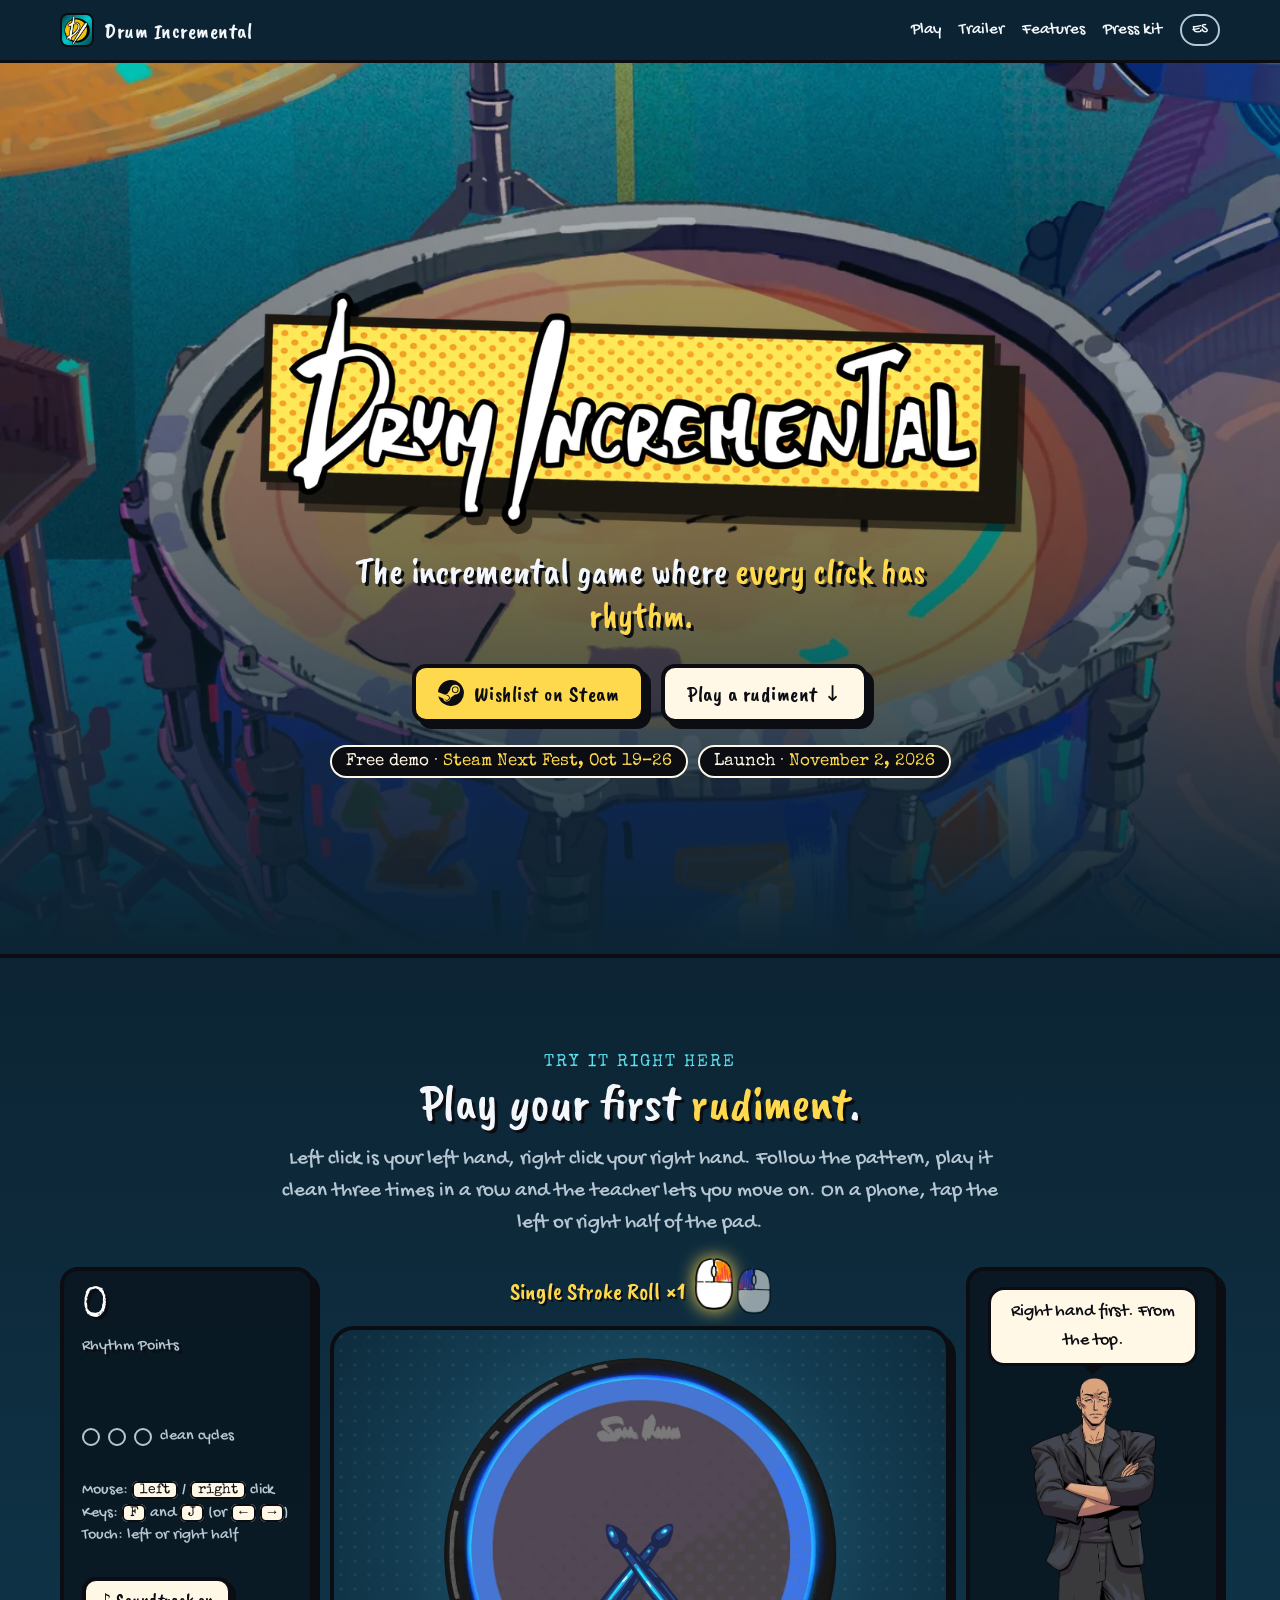
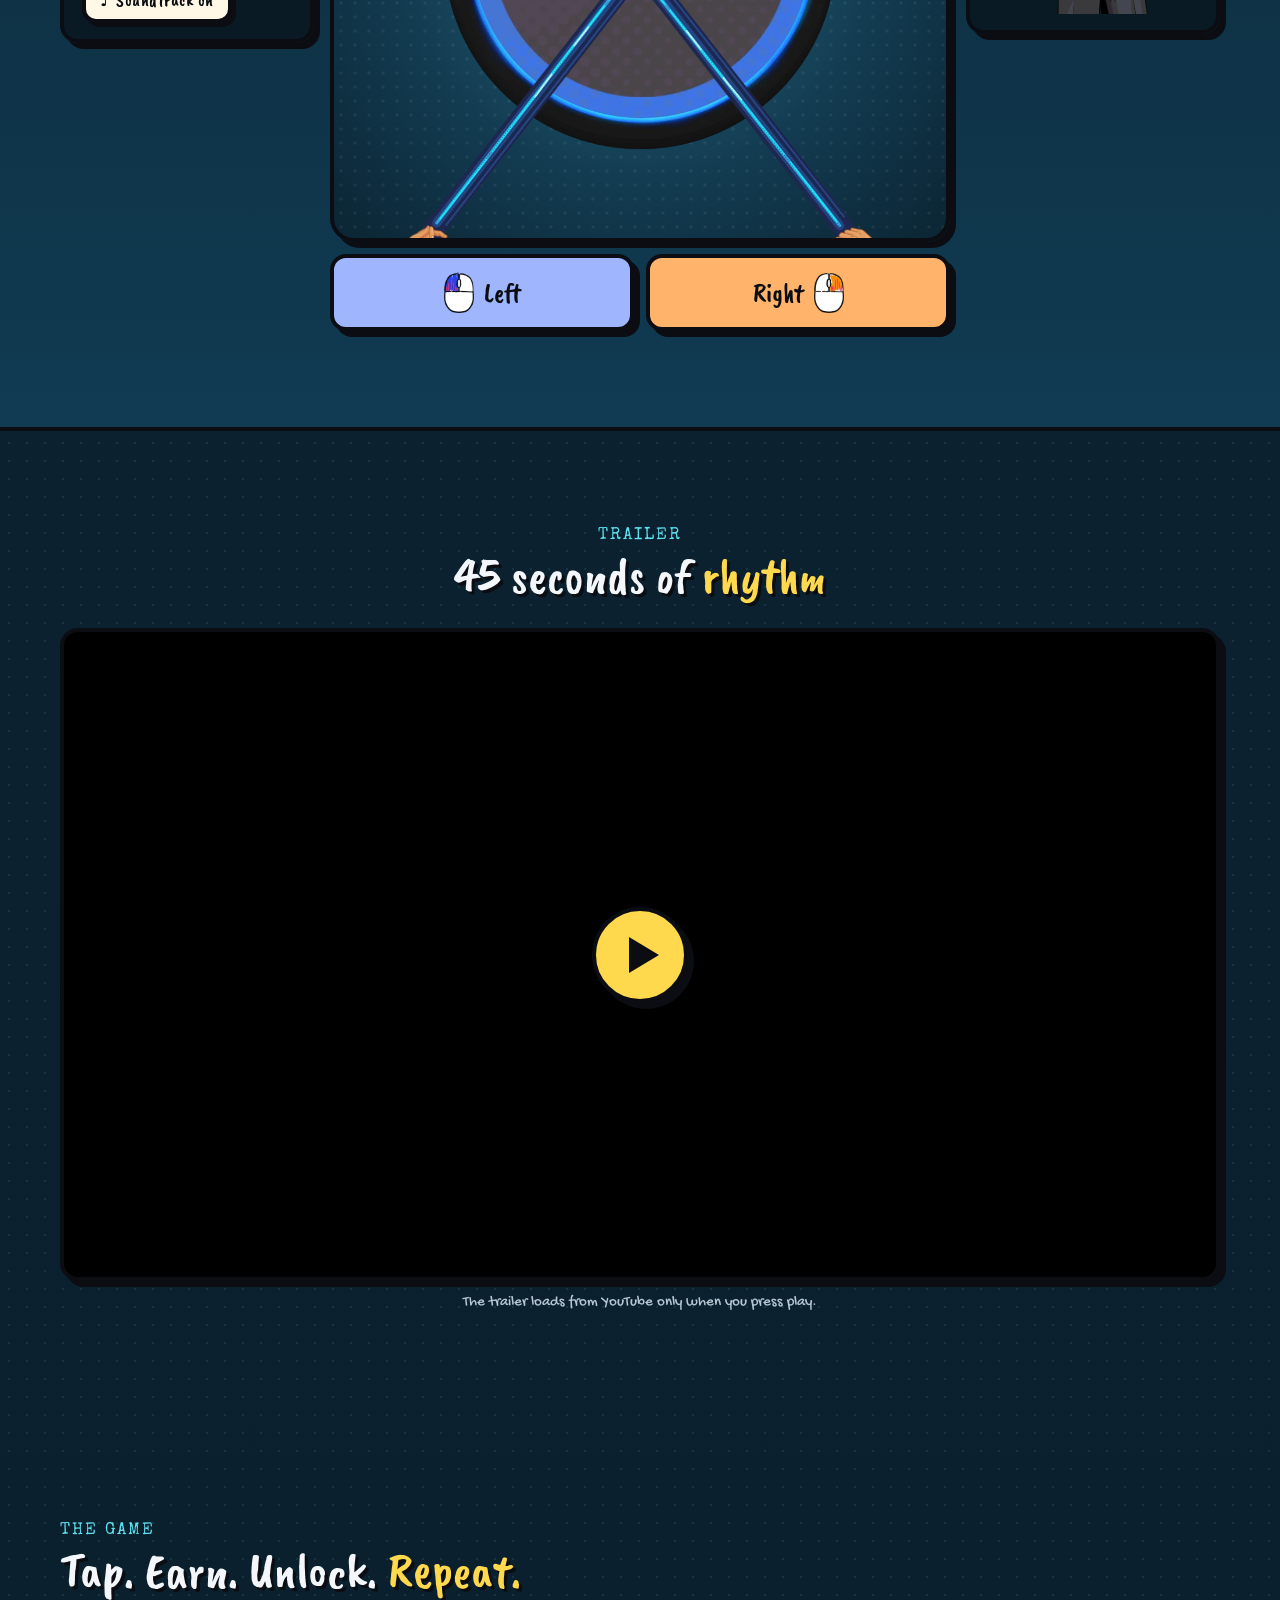
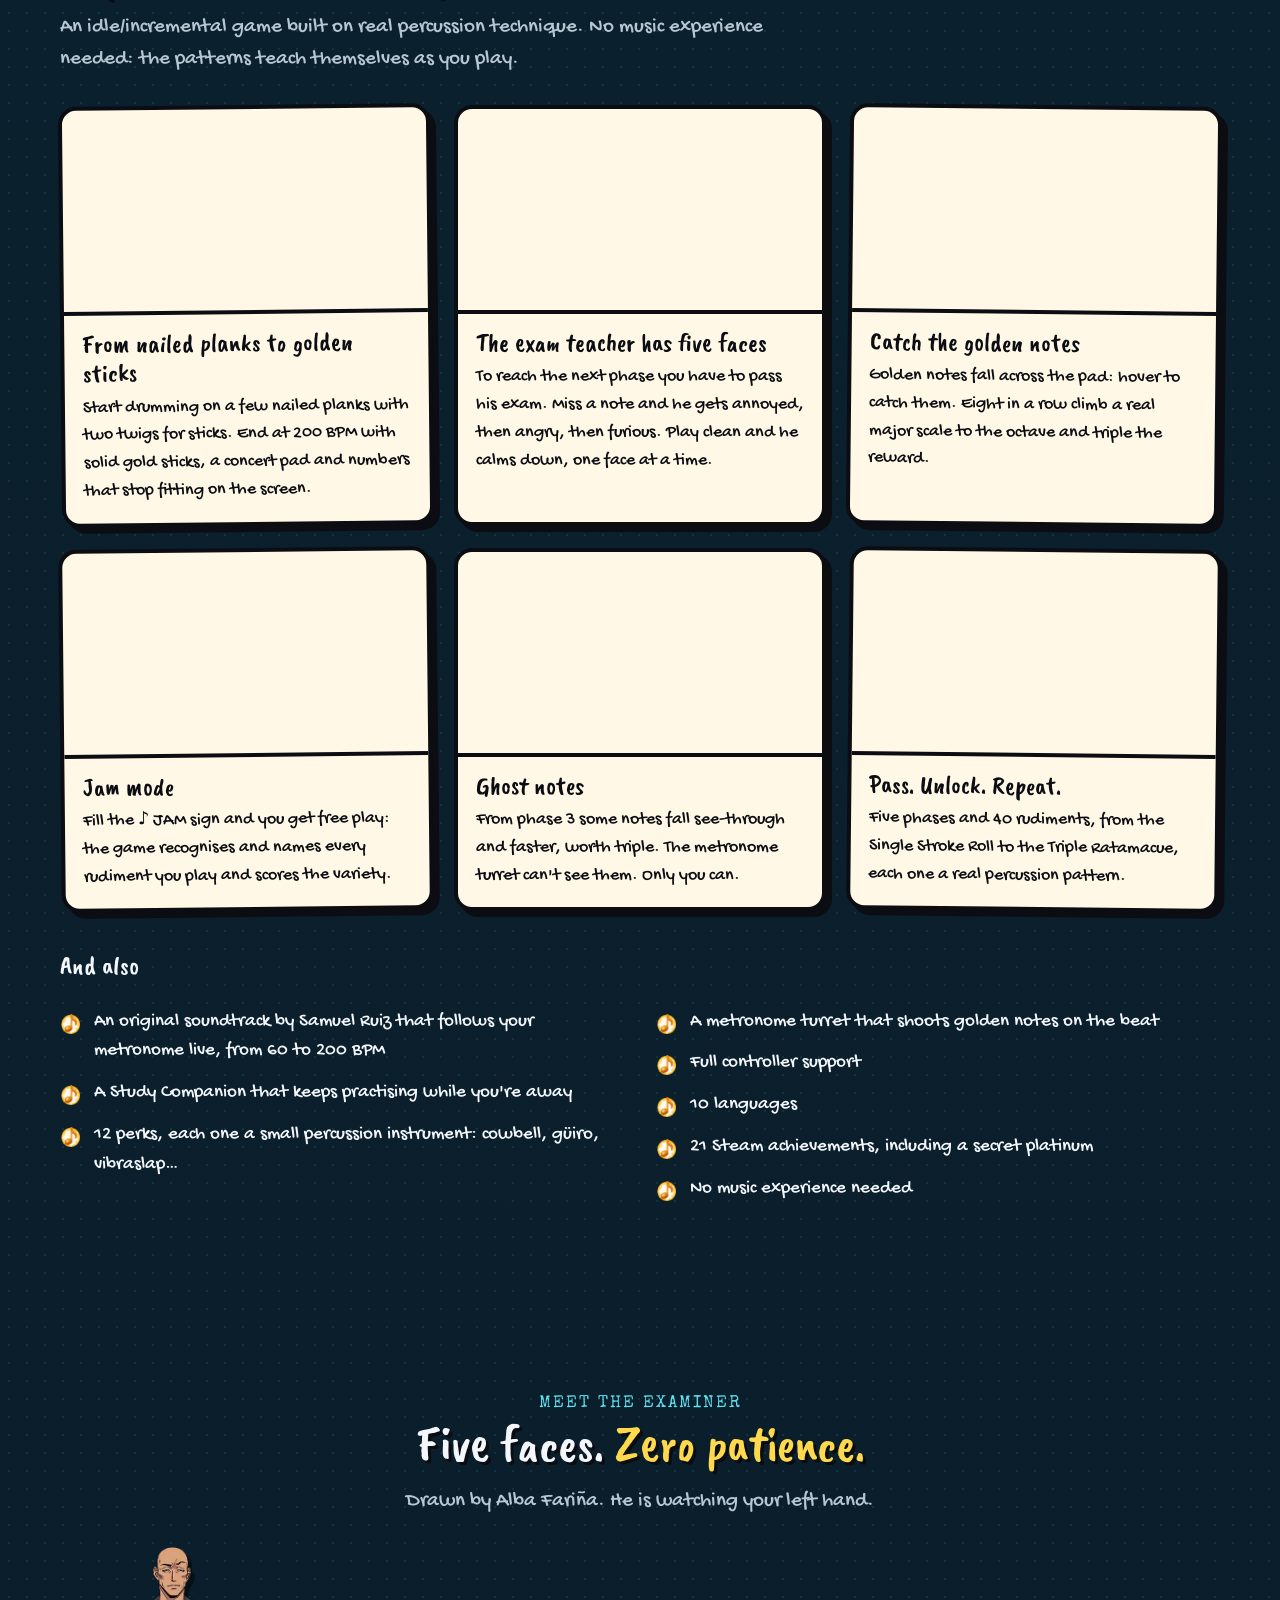
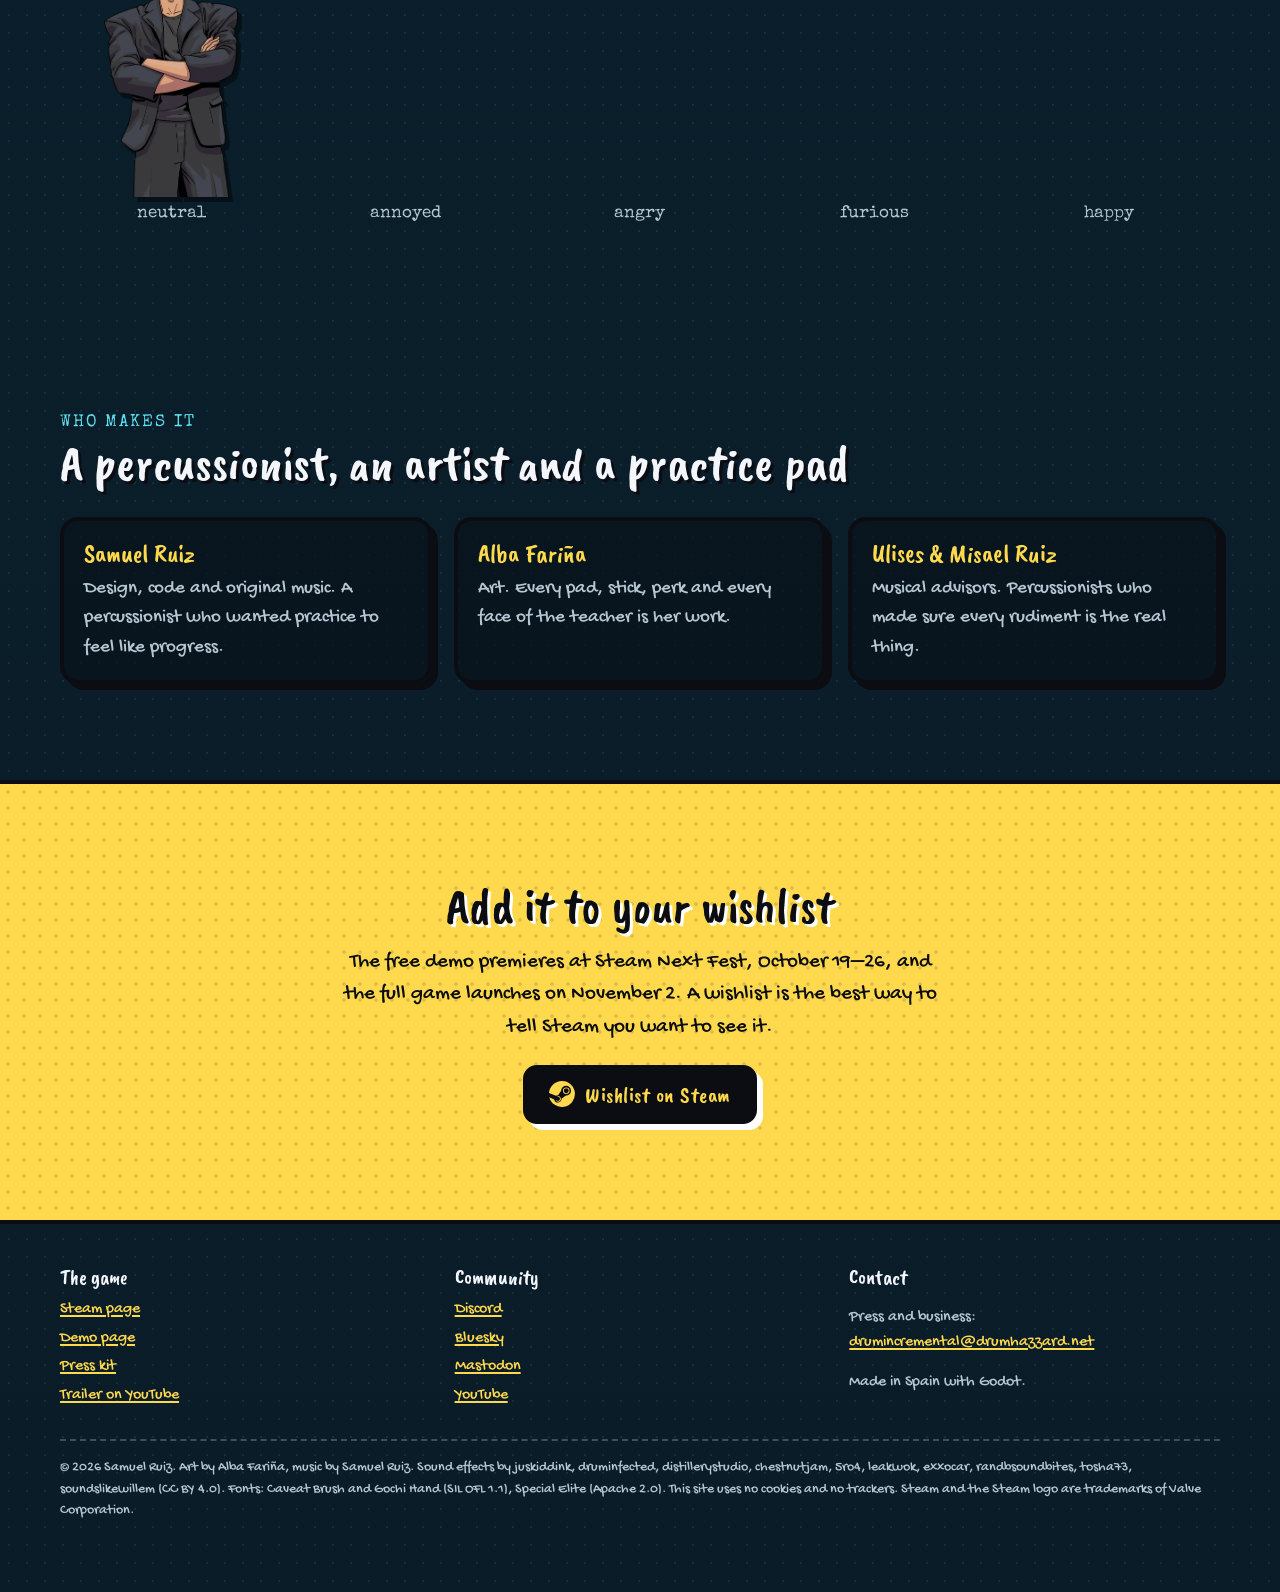
==== index.html @ 6e7a6424 "Web oficial de Drum Incremental Co-Authored-By: Claude Opus 5.5 (1M context) <noreply@anthropic.com>" ====
<!doctype html>
<html lang="en">
<head>
<meta charset="utf-8">
<meta name="viewport" content="width=device-width, initial-scale=1">
<meta http-equiv="Content-Security-Policy" content="default-src 'self'; script-src 'self'; style-src 'self'; img-src 'self' data:; font-src 'self'; media-src 'self'; connect-src 'self'; frame-src https://www.youtube-nocookie.com; object-src 'none'; base-uri 'self'; form-action 'none'; upgrade-insecure-requests">
<meta name="referrer" content="strict-origin-when-cross-origin">
<title>Drum Incremental — the incremental game where every click has rhythm</title>
<meta name="description" content="A satisfying incremental game where every click has rhythm. Tap real percussion rudiments, earn Rhythm Points, unlock 40 patterns across 5 phases. Demo at Steam Next Fest Oct 19–26, launching November 2.">
<link rel="canonical" href="https://drumincremental.drumhazzard.net/">
<link rel="alternate" hreflang="en" href="https://drumincremental.drumhazzard.net/">
<link rel="alternate" hreflang="es" href="https://drumincremental.drumhazzard.net/es/">
<link rel="alternate" hreflang="x-default" href="https://drumincremental.drumhazzard.net/">
<meta name="theme-color" content="#0c2433">
<meta property="og:type" content="website">
<meta property="og:site_name" content="Drum Incremental">
<meta property="og:title" content="Drum Incremental — the incremental game where every click has rhythm">
<meta property="og:description" content="A satisfying incremental game where every click has rhythm. Tap real percussion rudiments, earn Rhythm Points, unlock 40 patterns across 5 phases. Demo at Steam Next Fest Oct 19–26, launching November 2.">
<meta property="og:url" content="https://drumincremental.drumhazzard.net/">
<meta property="og:image" content="https://drumincremental.drumhazzard.net/assets/img/og.jpg">
<meta property="og:image:width" content="1200">
<meta property="og:image:height" content="630">
<meta property="og:locale" content="en_US">
<meta name="twitter:card" content="summary_large_image">
<link rel="icon" href="favicon-32.png" sizes="32x32" type="image/png">
<link rel="apple-touch-icon" href="apple-touch-icon.png">
<link rel="manifest" href="site.webmanifest">
<link rel="preload" href="assets/fonts/CaveatBrush-Regular.woff2" as="font" type="font/woff2" crossorigin>
<link rel="preload" href="assets/fonts/GochiHand-Regular.woff2" as="font" type="font/woff2" crossorigin>
<link rel="stylesheet" href="assets/css/site.css">
<script type="application/ld+json">{"@context": "https://schema.org", "@type": "VideoGame", "name": "Drum Incremental", "url": "https://drumincremental.drumhazzard.net/", "description": "A satisfying incremental game where every click has rhythm. Tap real percussion rudiments, earn Rhythm Points, unlock 40 patterns across 5 phases. Demo at Steam Next Fest Oct 19–26, launching November 2.", "genre": ["Incremental", "Idle", "Rhythm"], "gamePlatform": "PC", "operatingSystem": "Windows", "applicationCategory": "Game", "datePublished": "2026-11-02", "author": {"@type": "Person", "name": "Samuel Ruiz"}, "image": "https://drumincremental.drumhazzard.net/assets/img/og.jpg", "sameAs": ["https://store.steampowered.com/app/4656440/", "https://discord.gg/WV4D6YvD7t", "https://bsky.app/profile/drumincremental.bsky.social", "https://www.youtube.com/@drumincremental"], "trailer": {"@type": "VideoObject", "name": "Drum Incremental — Official Trailer", "embedUrl": "https://www.youtube.com/embed/2rRLdg3Yjb4", "thumbnailUrl": "https://drumincremental.drumhazzard.net/assets/img/og.jpg", "uploadDate": "2026-09-21"}}</script>
</head>
<body>
<a class="skip" href="#main">Skip to content</a>
<header class="topbar"><div class="wrap">
  <a class="brand" href="./"><img src="assets/img/icon-192.png" alt="" width="34" height="34"><span>Drum Incremental</span></a>
  <nav aria-label="Main">
    <a class="hide-sm" href="./#play">Play</a>
    <a class="hide-sm" href="./#trailer">Trailer</a>
    <a class="hide-sm" href="./#features">Features</a>
    <a href="presskit/">Press kit</a>
    <a class="lang" href="es/" hreflang="es" aria-label="Leer en español">ES</a>
  </nav>
</div></header>

<main id="main">
<section class="hero"><div class="wrap">
  <h1><img class="logo" src="assets/img/logo.webp" alt="Drum Incremental" width="1000" height="307" fetchpriority="high"></h1>
  <p class="tagline">The incremental game where <em>every click has rhythm.</em></p>
  <div class="cta"><a class="btn" href="https://store.steampowered.com/app/4656440/?utm_source=website&utm_medium=web&utm_campaign=site" rel="noopener" target="_blank"><svg viewBox="0 0 24 24" aria-hidden="true"><path fill="currentColor" d="M11.98 0C5.67 0 .5 4.87 0 11.07l6.44 2.66a3.4 3.4 0 0 1 1.92-.59l2.87-4.15v-.06a4.54 4.54 0 1 1 4.54 4.54h-.1l-4.09 2.92a3.41 3.41 0 0 1-6.77.6L.3 14.93A12 12 0 1 0 11.98 0zM7.54 18.21l-1.47-.61a2.55 2.55 0 1 0 1.4-3.5l1.52.63a1.88 1.88 0 1 1-1.45 3.47zm11.4-9.28a3.03 3.03 0 1 0-3.03 3.02 3.03 3.03 0 0 0 3.03-3.02zm-5.3 0a2.28 2.28 0 1 1 2.28 2.28 2.28 2.28 0 0 1-2.28-2.28z"/></svg>Wishlist on Steam</a><a class="btn ghost" href="#play">Play a rudiment ↓</a></div>
  <div class="dates"><span class="chip">Free demo · <b>Steam Next Fest, Oct 19–26</b></span><span class="chip">Launch · <b>November 2, 2026</b></span></div>
</div></section>

<section class="play" id="play"><div class="wrap">
  <div class="center"><p class="kicker">Try it right here</p><h2>Play your first <span class="hl">rudiment</span>.</h2><p class="lead">Left click is your left hand, right click your right hand. Follow the pattern, play it clean three times in a row and the teacher lets you move on. On a phone, tap the left or right half of the pad.</p></div>
  <div class="toy" id="toy" data-base="" data-strings="{&quot;r1&quot;: &quot;Single Stroke Roll&quot;, &quot;r2&quot;: &quot;Double Stroke Roll&quot;, &quot;r3&quot;: &quot;Single Paradiddle&quot;, &quot;left&quot;: &quot;left hand&quot;, &quot;right&quot;: &quot;right hand&quot;, &quot;combo&quot;: &quot;COMBO&quot;, &quot;mastered&quot;: &quot;Rudiment mastered!&quot;, &quot;finale&quot;: &quot;You passed. That&#x27;s the demo of the demo.&quot;, &quot;musicOn&quot;: &quot;♪ Soundtrack on&quot;, &quot;musicOff&quot;: &quot;♪ Soundtrack off&quot;, &quot;faces&quot;: {&quot;neutral&quot;: &quot;neutral&quot;, &quot;annoyed&quot;: &quot;annoyed&quot;, &quot;angry&quot;: &quot;angry&quot;, &quot;furious&quot;: &quot;furious&quot;, &quot;happy&quot;: &quot;happy&quot;}, &quot;say&quot;: {&quot;start&quot;: &quot;Right hand first. From the top.&quot;, &quot;wantL&quot;: &quot;Left hand!&quot;, &quot;wantR&quot;: &quot;Right hand!&quot;, &quot;calm&quot;: [&quot;Better.&quot;, &quot;That&#x27;s it. Keep going.&quot;, &quot;Now we&#x27;re talking.&quot;], &quot;next&quot;: &quot;Good. Now: {name}.&quot;, &quot;finale&quot;: &quot;…Fine. You pass. For now.&quot;}}">
    <div class="panel hud">
      <div class="pr"><span class="num">0</span><small>Rhythm Points</small></div>
      <div class="combo" aria-live="polite"></div>
      <div class="cycles"><i></i><i></i><i></i><span>clean cycles</span></div>
      <p class="keys">Mouse: <kbd>left</kbd> / <kbd>right</kbd> click<br>Keys: <kbd>F</kbd> and <kbd>J</kbd> (or <kbd>←</kbd> <kbd>→</kbd>)<br>Touch: left or right half</p>
      <button class="btn small ghost music-btn" type="button" aria-pressed="false">♪ Soundtrack on</button>
    </div>
    <div class="stage-col">
      <div class="strip"><span class="rname"></span><span class="steps" aria-hidden="true"></span></div>
      <div class="stage" role="application" aria-label="Practice pad: left click plays the left hand, right click the right hand">
        <img class="pad" src="assets/img/pad.webp" alt="" width="720" height="720" draggable="false">
        <div class="arm left" aria-hidden="true"><img class="stick" src="assets/img/stick.webp" alt="" width="34" height="640" draggable="false"><img class="hand" src="assets/img/hand-left.webp" alt="" width="200" height="248" draggable="false"></div>
        <div class="arm right" aria-hidden="true"><img class="stick" src="assets/img/stick.webp" alt="" width="34" height="640" draggable="false"><img class="hand" src="assets/img/hand-right.webp" alt="" width="200" height="230" draggable="false"></div>
        <div class="fx" aria-hidden="true"></div>
      </div>
      <div class="tapbar">
        <button class="tap l" type="button" data-hand="L"><img src="assets/img/click-left.webp" alt="" width="30" height="41">Left</button>
        <button class="tap r" type="button" data-hand="R">Right<img src="assets/img/click-right.webp" alt="" width="30" height="41"></button>
      </div>
      <p class="sr-only sr-live" aria-live="assertive"></p>
      <div class="done-card panel">
        <h3>That&#x27;s 3 of 40 rudiments.</h3><p>The full game has 40 real percussion rudiments, 5 phases with an exam at every gate, golden notes, a jam mode and an original soundtrack that follows your tempo.</p>
        <div class="cta"><a class="btn" href="https://store.steampowered.com/app/4656440/?utm_source=website&utm_medium=web&utm_campaign=site" rel="noopener" target="_blank"><svg viewBox="0 0 24 24" aria-hidden="true"><path fill="currentColor" d="M11.98 0C5.67 0 .5 4.87 0 11.07l6.44 2.66a3.4 3.4 0 0 1 1.92-.59l2.87-4.15v-.06a4.54 4.54 0 1 1 4.54 4.54h-.1l-4.09 2.92a3.41 3.41 0 0 1-6.77.6L.3 14.93A12 12 0 1 0 11.98 0zM7.54 18.21l-1.47-.61a2.55 2.55 0 1 0 1.4-3.5l1.52.63a1.88 1.88 0 1 1-1.45 3.47zm11.4-9.28a3.03 3.03 0 1 0-3.03 3.02 3.03 3.03 0 0 0 3.03-3.02zm-5.3 0a2.28 2.28 0 1 1 2.28 2.28 2.28 2.28 0 0 1-2.28-2.28z"/></svg>Wishlist on Steam</a><button class="btn ghost again" type="button">Play again</button></div>
      </div>
    </div>
    <div class="panel teacher">
      <p class="bubble" aria-live="polite"></p>
      <figure><img src="assets/img/teacher-neutral.webp" alt="" width="299" height="560"></figure>
      <p class="face"></p>
    </div>
  </div>
</div></section>

<section id="trailer"><div class="wrap">
  <div class="center"><p class="kicker">Trailer</p><h2>45 seconds of <span class="hl">rhythm</span></h2></div>
  <div class="video"><button type="button" data-yt="2rRLdg3Yjb4" aria-label="Play the Drum Incremental trailer"><img src="assets/img/trailer-poster.webp" alt="" width="1600" height="900" loading="lazy" decoding="async"><span class="playicon"></span></button></div>
  <p class="video-note center">The trailer loads from YouTube only when you press play.</p>
</div></section>

<section id="features"><div class="wrap">
  <p class="kicker">The game</p><h2>Tap. Earn. Unlock. <span class="hl">Repeat.</span></h2><p class="lead">An idle/incremental game built on real percussion technique. No music experience needed: the patterns teach themselves as you play.</p>
  <div class="features">
  <article class="feature">
    <img src="assets/img/shots/endgame-800.webp" srcset="assets/img/shots/endgame-800.webp 800w, assets/img/shots/endgame-1600.webp 1600w" sizes="(max-width: 700px) 92vw, 380px" alt="From nailed planks to golden sticks" width="800" height="450" loading="lazy" decoding="async">
    <div class="body"><h3>From nailed planks to golden sticks</h3><p>Start drumming on a few nailed planks with two twigs for sticks. End at 200 BPM with solid gold sticks, a concert pad and numbers that stop fitting on the screen.</p></div>
  </article>
  <article class="feature">
    <img src="assets/img/shots/exam-furious-800.webp" srcset="assets/img/shots/exam-furious-800.webp 800w, assets/img/shots/exam-furious-1600.webp 1600w" sizes="(max-width: 700px) 92vw, 380px" alt="The exam teacher has five faces" width="800" height="450" loading="lazy" decoding="async">
    <div class="body"><h3>The exam teacher has five faces</h3><p>To reach the next phase you have to pass his exam. Miss a note and he gets annoyed, then angry, then furious. Play clean and he calms down, one face at a time.</p></div>
  </article>
  <article class="feature">
    <img src="assets/img/shots/golden-octave-800.webp" srcset="assets/img/shots/golden-octave-800.webp 800w, assets/img/shots/golden-octave-1600.webp 1600w" sizes="(max-width: 700px) 92vw, 380px" alt="Catch the golden notes" width="800" height="450" loading="lazy" decoding="async">
    <div class="body"><h3>Catch the golden notes</h3><p>Golden notes fall across the pad: hover to catch them. Eight in a row climb a real major scale to the octave and triple the reward.</p></div>
  </article>
  <article class="feature">
    <img src="assets/img/shots/jam-800.webp" srcset="assets/img/shots/jam-800.webp 800w, assets/img/shots/jam-1600.webp 1600w" sizes="(max-width: 700px) 92vw, 380px" alt="Jam mode" width="800" height="450" loading="lazy" decoding="async">
    <div class="body"><h3>Jam mode</h3><p>Fill the ♪ JAM sign and you get free play: the game recognises and names every rudiment you play and scores the variety.</p></div>
  </article>
  <article class="feature">
    <img src="assets/img/shots/ghost-note-800.webp" srcset="assets/img/shots/ghost-note-800.webp 800w, assets/img/shots/ghost-note-1600.webp 1600w" sizes="(max-width: 700px) 92vw, 380px" alt="Ghost notes" width="800" height="450" loading="lazy" decoding="async">
    <div class="body"><h3>Ghost notes</h3><p>From phase 3 some notes fall see-through and faster, worth triple. The metronome turret can&#x27;t see them. Only you can.</p></div>
  </article>
  <article class="feature">
    <img src="assets/img/shots/exam-passed-800.webp" srcset="assets/img/shots/exam-passed-800.webp 800w, assets/img/shots/exam-passed-1600.webp 1600w" sizes="(max-width: 700px) 92vw, 380px" alt="Pass. Unlock. Repeat." width="800" height="450" loading="lazy" decoding="async">
    <div class="body"><h3>Pass. Unlock. Repeat.</h3><p>Five phases and 40 rudiments, from the Single Stroke Roll to the Triple Ratamacue, each one a real percussion pattern.</p></div>
  </article>
  </div>
  <h3 class="mt40">And also</h3>
  <ul class="bullets">
  <li>An original soundtrack by Samuel Ruiz that follows your metronome live, from 60 to 200 BPM</li>
  <li>A Study Companion that keeps practising while you&#x27;re away</li>
  <li>12 perks, each one a small percussion instrument: cowbell, güiro, vibraslap…</li>
  <li>A metronome turret that shoots golden notes on the beat</li>
  <li>Full controller support</li>
  <li>10 languages</li>
  <li>21 Steam achievements, including a secret platinum</li>
  <li>No music experience needed</li>
  </ul>
</div></section>

<section><div class="wrap center">
  <p class="kicker">Meet the examiner</p><h2>Five faces. <span class="hl">Zero patience.</span></h2><p class="lead">Drawn by Alba Fariña. He is watching your left hand.</p>
  <div class="faces">
  <figure><img src="assets/img/teacher-neutral.webp" alt="neutral" width="299" height="560" loading="lazy" decoding="async"><figcaption>neutral</figcaption></figure>
  <figure><img src="assets/img/teacher-annoyed.webp" alt="annoyed" width="299" height="560" loading="lazy" decoding="async"><figcaption>annoyed</figcaption></figure>
  <figure><img src="assets/img/teacher-angry.webp" alt="angry" width="299" height="560" loading="lazy" decoding="async"><figcaption>angry</figcaption></figure>
  <figure><img src="assets/img/teacher-furious.webp" alt="furious" width="299" height="560" loading="lazy" decoding="async"><figcaption>furious</figcaption></figure>
  <figure><img src="assets/img/teacher-happy.webp" alt="happy" width="299" height="560" loading="lazy" decoding="async"><figcaption>happy</figcaption></figure>
  </div>
</div></section>

<section><div class="wrap">
  <p class="kicker">Who makes it</p><h2>A percussionist, an artist and a practice pad</h2>
  <div class="team">
  <div class="person"><h3>Samuel Ruiz</h3><p>Design, code and original music. A percussionist who wanted practice to feel like progress.</p></div>
  <div class="person"><h3>Alba Fariña</h3><p>Art. Every pad, stick, perk and every face of the teacher is her work.</p></div>
  <div class="person"><h3>Ulises &amp; Misael Ruiz</h3><p>Musical advisors. Percussionists who made sure every rudiment is the real thing.</p></div>
  </div>
</div></section>

<section class="final"><div class="wrap">
  <h2>Add it to your wishlist</h2><p>The free demo premieres at Steam Next Fest, October 19–26, and the full game launches on November 2. A wishlist is the best way to tell Steam you want to see it.</p><a class="btn" href="https://store.steampowered.com/app/4656440/?utm_source=website&utm_medium=web&utm_campaign=site" rel="noopener" target="_blank"><svg viewBox="0 0 24 24" aria-hidden="true"><path fill="currentColor" d="M11.98 0C5.67 0 .5 4.87 0 11.07l6.44 2.66a3.4 3.4 0 0 1 1.92-.59l2.87-4.15v-.06a4.54 4.54 0 1 1 4.54 4.54h-.1l-4.09 2.92a3.41 3.41 0 0 1-6.77.6L.3 14.93A12 12 0 1 0 11.98 0zM7.54 18.21l-1.47-.61a2.55 2.55 0 1 0 1.4-3.5l1.52.63a1.88 1.88 0 1 1-1.45 3.47zm11.4-9.28a3.03 3.03 0 1 0-3.03 3.02 3.03 3.03 0 0 0 3.03-3.02zm-5.3 0a2.28 2.28 0 1 1 2.28 2.28 2.28 2.28 0 0 1-2.28-2.28z"/></svg>Wishlist on Steam</a>
</div></section>
</main>
<footer><div class="wrap">
  <div class="cols">
    <div><h4>The game</h4><ul>
      <li><a href="https://store.steampowered.com/app/4656440/?utm_source=website&utm_medium=web&utm_campaign=site" rel="noopener" target="_blank">Steam page</a></li>
      <li><a href="https://store.steampowered.com/app/4656470/?utm_source=website&utm_medium=web&utm_campaign=site" rel="noopener" target="_blank">Demo page</a></li>
      <li><a href="presskit/">Press kit</a></li>
      <li><a href="https://www.youtube.com/watch?v=2rRLdg3Yjb4" rel="noopener" target="_blank">Trailer on YouTube</a></li>
    </ul></div>
    <div><h4>Community</h4><ul>
      <li><a href="https://discord.gg/WV4D6YvD7t" rel="noopener" target="_blank">Discord</a></li>
      <li><a href="https://bsky.app/profile/drumincremental.bsky.social" rel="noopener" target="_blank">Bluesky</a></li>
      <li><a href="https://mastodon.gamedev.place/@drumincremental" rel="me noopener" target="_blank">Mastodon</a></li>
      <li><a href="https://www.youtube.com/@drumincremental" rel="noopener" target="_blank">YouTube</a></li>
    </ul></div>
    <div><h4>Contact</h4><p>Press and business:<br><a href="mailto:drumincremental@drumhazzard.net">drumincremental@drumhazzard.net</a></p><p>Made in Spain with Godot.</p></div>
  </div>
  <p class="fine">© 2026 Samuel Ruiz. Art by Alba Fariña, music by Samuel Ruiz. Sound effects by juskiddink, druminfected, distillerystudio, chestnutjam, 5ro4, leakwok, exxocar, randbsoundbites, tosha73, soundslikewillem (CC BY 4.0). Fonts: Caveat Brush and Gochi Hand (SIL OFL 1.1), Special Elite (Apache 2.0). This site uses no cookies and no trackers. Steam and the Steam logo are trademarks of Valve Corporation.</p>
</div></footer>
<script src="assets/js/site.js" defer></script>
<script src="assets/js/pad.js" defer></script>
</body>
</html>
---- assets/css/site.css ----
/* Drum Incremental — web oficial. Identidad: el pop-art de Alba Fariña (estudio azul-turquesa,
   amarillo de marca, contornos negros gruesos, tramas de puntos). Sin dependencias externas. */

@font-face { font-family: "Caveat Brush"; src: url("../fonts/CaveatBrush-Regular.woff2") format("woff2"); font-display: swap; }
@font-face { font-family: "Gochi Hand"; src: url("../fonts/GochiHand-Regular.woff2") format("woff2"); font-display: swap; }
@font-face { font-family: "Special Elite"; src: url("../fonts/SpecialElite-Regular.woff2") format("woff2"); font-display: swap; }

:root {
  --ink: #0b0d12;
  --night: #0c2433;
  --deep: #103b52;
  --teal: #1f8ea3;
  --cyan: #5ee1f0;
  --yellow: #ffd94d;
  --orange: #ff9f2e;
  --red: #ff4d5e;
  --green: #52e08a;
  --paper: #fff8e6;
  --text: #f3f7fb;
  --muted: #b6c7d3;
  --radius: 18px;
  --border: 4px solid var(--ink);
  --shadow: 6px 6px 0 var(--ink);
  --font-hand: "Gochi Hand", "Comic Sans MS", system-ui, sans-serif;
  --font-brush: "Caveat Brush", "Gochi Hand", system-ui, sans-serif;
  --font-type: "Special Elite", "Courier New", monospace;
  --max: 1160px;
}

* { box-sizing: border-box; }
html { scroll-behavior: smooth; -webkit-text-size-adjust: 100%; }
@media (prefers-reduced-motion: reduce) { html { scroll-behavior: auto; } *, *::before, *::after { animation-duration: 0.001ms !important; transition-duration: 0.001ms !important; } }

body {
  margin: 0;
  color: var(--text);
  background: var(--night);
  background-image:
    radial-gradient(rgba(94, 225, 240, 0.10) 1.2px, transparent 1.4px),
    linear-gradient(180deg, var(--night) 0%, #0a1c28 100%);
  background-size: 18px 18px, 100% 100%;
  font: 400 1.18rem/1.55 var(--font-hand);
  overflow-x: hidden;
}

a { color: var(--yellow); text-decoration-thickness: 2px; text-underline-offset: 3px; }
a:hover { color: #fff; }
img { max-width: 100%; height: auto; display: block; }
:focus-visible { outline: 3px solid var(--yellow); outline-offset: 3px; border-radius: 6px; }

.skip { position: absolute; left: -999px; top: 8px; background: var(--yellow); color: var(--ink); padding: 8px 14px; border-radius: 8px; z-index: 100; }
.skip:focus { left: 8px; }

.wrap { width: min(var(--max), 100% - 32px); margin-inline: auto; }

/* ── barra superior ─────────────────────────────────────────────────────────── */
.topbar { position: sticky; top: 0; z-index: 50; background: rgba(12, 36, 51, 0.92); backdrop-filter: blur(8px); border-bottom: 3px solid var(--ink); }
.topbar .wrap { display: flex; align-items: center; gap: 16px; min-height: 60px; }
.topbar .brand { display: flex; align-items: center; gap: 10px; color: var(--text); text-decoration: none; font: 1.35rem var(--font-brush); letter-spacing: 0.5px; }
.topbar .brand img { width: 34px; height: 34px; border-radius: 8px; border: 2px solid var(--ink); }
.topbar nav { margin-left: auto; display: flex; align-items: center; gap: 18px; }
.topbar nav a { color: var(--text); text-decoration: none; font-size: 1.05rem; }
.topbar nav a:hover { color: var(--yellow); }
.topbar .lang { border: 2px solid var(--muted); border-radius: 999px; padding: 2px 10px; font-size: 0.95rem; }
@media (max-width: 760px) { .topbar nav a.hide-sm { display: none; } .topbar .brand span { display: none; } }

/* ── botones ────────────────────────────────────────────────────────────────── */
.btn {
  display: inline-flex; align-items: center; gap: 10px;
  font: 1.35rem var(--font-brush); letter-spacing: 0.5px; color: var(--ink); text-decoration: none;
  background: var(--yellow); border: var(--border); border-radius: 14px; box-shadow: var(--shadow);
  padding: 12px 22px; cursor: pointer; transition: transform 0.08s ease, box-shadow 0.08s ease;
}
.btn:hover { color: var(--ink); transform: translate(-2px, -2px); box-shadow: 8px 8px 0 var(--ink); }
.btn:active { transform: translate(3px, 3px); box-shadow: 2px 2px 0 var(--ink); }
.btn.ghost { background: var(--paper); }
.btn.small { font-size: 1.1rem; padding: 8px 14px; box-shadow: 4px 4px 0 var(--ink); }
.btn svg { width: 26px; height: 26px; flex: none; }

/* ── héroe ──────────────────────────────────────────────────────────────────── */
.hero { position: relative; isolation: isolate; border-bottom: 4px solid var(--ink); overflow: hidden; }
.hero::before {
  content: ""; position: absolute; inset: 0; z-index: -2;
  background: url("../img/hero-1200.webp") center 40% / cover no-repeat;
}
@media (min-width: 1000px) { .hero::before { background-image: url("../img/hero-2400.webp"); } }
.hero::after { content: ""; position: absolute; inset: 0; z-index: -1; background: linear-gradient(180deg, rgba(8, 24, 34, 0.25) 0%, rgba(8, 24, 34, 0.55) 55%, var(--night) 100%); }
.hero .wrap { padding: clamp(48px, 9vw, 110px) 0 clamp(40px, 7vw, 80px); text-align: center; }
.hero .logo { width: min(760px, 92%); margin: 0 auto; filter: drop-shadow(6px 8px 0 rgba(0, 0, 0, 0.55)); }
.hero .tagline { margin: 18px auto 0; max-width: 34ch; font: clamp(1.5rem, 3.6vw, 2.3rem)/1.2 var(--font-brush); text-shadow: 3px 3px 0 var(--ink); }
.hero .tagline em { color: var(--yellow); font-style: normal; }
.hero .cta { margin-top: 26px; display: flex; gap: 16px; justify-content: center; flex-wrap: wrap; }
.dates { margin: 22px auto 0; display: inline-flex; flex-wrap: wrap; justify-content: center; gap: 10px; }
.chip { font: 1.05rem var(--font-type); background: var(--ink); color: var(--paper); border: 2px solid var(--paper); border-radius: 999px; padding: 6px 14px; }
.chip b { color: var(--yellow); font-weight: 400; }

/* ── secciones ──────────────────────────────────────────────────────────────── */
section { padding: clamp(56px, 8vw, 96px) 0; }
.kicker { font: 1.05rem var(--font-type); color: var(--cyan); letter-spacing: 2px; text-transform: uppercase; margin: 0 0 6px; }
h2 { font: clamp(2rem, 4.6vw, 3.1rem)/1.05 var(--font-brush); margin: 0 0 14px; text-shadow: 3px 3px 0 var(--ink); }
h2 .hl { color: var(--yellow); }
h3 { font: 1.6rem/1.15 var(--font-brush); margin: 0 0 6px; }
.lead { font-size: 1.3rem; color: var(--muted); max-width: 62ch; margin: 0; }
.center { text-align: center; }
.center .lead { margin-inline: auto; }

/* ── el pad interactivo ─────────────────────────────────────────────────────── */
.play { background: linear-gradient(180deg, var(--night), var(--deep)); border-bottom: 4px solid var(--ink); }
.toy {
  margin-top: 28px; position: relative;
  display: grid; grid-template-columns: 1fr minmax(0, 620px) 1fr; gap: 16px; align-items: start;
}
@media (max-width: 1000px) {
  /* Movil/tableta: profesor y marcador COMPACTOS encima del pad, para no tener que bajar a jugar */
  .toy { grid-template-columns: 1fr; gap: 10px; }
  .toy .teacher { order: -2; display: grid; grid-template-columns: 76px 1fr; align-items: center; gap: 12px; text-align: left; padding: 10px 12px; }
  .toy .teacher figure { grid-row: 1 / span 2; grid-column: 1; }
  .toy .teacher img { width: 76px; }
  .toy .teacher .bubble { grid-column: 2; margin: 0; min-height: 0; font-size: 1.05rem; }
  .toy .teacher .bubble::after { display: none; }
  .toy .hud { order: -1; flex-direction: row; flex-wrap: wrap; align-items: center; gap: 8px 16px; padding: 10px 14px; }
  .toy .hud .pr { font-size: 1.8rem; }
  .toy .hud .pr small { display: inline; margin: 0 0 0 6px; font-size: 0.9rem; }
  .toy .hud .combo { min-height: 0; font-size: 1.3rem; }
  .toy .hud .keys { display: none; }
  .toy .hud .music-btn { margin-left: auto; }
}

.panel { background: rgba(8, 20, 28, 0.78); border: var(--border); border-radius: var(--radius); box-shadow: var(--shadow); padding: 16px 18px; }

.hud { display: flex; flex-direction: column; gap: 14px; }
.pr { font: clamp(2rem, 4vw, 2.7rem)/1 var(--font-type); color: #fff; text-shadow: 3px 3px 0 var(--ink); }
.pr small { display: block; font: 1rem var(--font-hand); color: var(--muted); margin-top: 6px; }
.combo { font: 1.6rem var(--font-brush); color: var(--orange); min-height: 1.6em; }
.cycles { display: flex; gap: 8px; align-items: center; color: var(--muted); font-size: 1rem; }
.cycles i { width: 18px; height: 18px; border-radius: 50%; border: 2px solid var(--muted); display: inline-block; }
.cycles i.on { background: var(--green); border-color: var(--ink); }
.keys { font-size: 0.98rem; color: var(--muted); line-height: 1.45; }
.keys kbd { font: 0.9rem var(--font-type); background: var(--paper); color: var(--ink); border: 2px solid var(--ink); border-radius: 6px; padding: 0 6px; }
.music-btn { align-self: flex-start; }
.music-btn[aria-pressed="true"] { background: var(--cyan); }

.stage-col { display: flex; flex-direction: column; gap: 12px; }
.strip { display: flex; align-items: center; gap: 12px; flex-wrap: wrap; justify-content: center; }
.strip .rname { font: 1.5rem var(--font-brush); color: var(--yellow); text-shadow: 2px 2px 0 var(--ink); }
.steps { display: flex; gap: 6px; }
.steps img { width: 34px; height: auto; opacity: 0.55; transform: translateY(0); transition: transform 0.1s ease, opacity 0.1s ease, filter 0.1s ease; }
.steps img.now { opacity: 1; transform: translateY(-6px) scale(1.12); filter: drop-shadow(0 0 8px var(--yellow)); }
.steps img.done { opacity: 1; filter: saturate(0.4) brightness(0.8); }

.stage {
  position: relative; aspect-ratio: 6 / 5; width: 100%; max-width: 620px; margin-inline: auto;
  border: var(--border); border-radius: 24px; box-shadow: var(--shadow); overflow: hidden;
  background: radial-gradient(circle at 50% 42%, #2b6f86 0%, #133c52 55%, #0b2533 100%);
  user-select: none; -webkit-user-select: none; touch-action: manipulation; cursor: pointer;
}
.stage::before { content: ""; position: absolute; inset: 0; background-image: radial-gradient(rgba(255, 255, 255, 0.06) 1.5px, transparent 1.7px); background-size: 14px 14px; pointer-events: none; }
.stage .pad { position: absolute; left: 50%; top: 44%; width: 64%; transform: translate(-50%, -50%); transition: transform 0.06s ease; pointer-events: none; }
.stage.hit .pad { transform: translate(-50%, -50%) scale(0.955); }
.stage.miss { animation: shake 0.28s ease; }
.stage.miss::after { content: ""; position: absolute; inset: 0; background: rgba(255, 77, 94, 0.28); pointer-events: none; }
@keyframes shake { 20% { transform: translateX(-6px); } 40% { transform: translateX(6px); } 60% { transform: translateX(-4px); } 80% { transform: translateX(3px); } }

.arm { position: absolute; bottom: -6%; width: 7%; height: 78%; transform-origin: 50% 92%; transition: transform 0.07s ease-out; pointer-events: none; }
.arm.left { left: 12%; transform: rotate(38deg); }
.arm.right { right: 12%; transform: rotate(-38deg); }
.arm.left.swing { transform: rotate(47deg); }
.arm.right.swing { transform: rotate(-47deg); }
.arm .stick { position: absolute; left: 50%; bottom: 8%; height: 100%; width: auto; transform: translateX(-50%); }
.arm .hand { position: absolute; bottom: -2%; width: 300%; left: 50%; transform: translateX(-50%); }
.arm.right .hand { transform: translateX(-50%) scaleX(1); }

.fx { position: absolute; inset: 0; pointer-events: none; }
.ring { position: absolute; width: 40px; height: 40px; margin: -20px 0 0 -20px; border-radius: 50%; border: 4px solid var(--yellow); animation: ring 0.45s ease-out forwards; }
.ring.mid { border-color: #fff; }
.ring.edge { border-color: var(--muted); }
.ring.bad { border-color: var(--red); }
@keyframes ring { from { transform: scale(0.3); opacity: 1; } to { transform: scale(3.2); opacity: 0; } }
.float { position: absolute; font: 1.9rem var(--font-brush); color: var(--yellow); text-shadow: 3px 3px 0 var(--ink); transform: translate(-50%, -50%); animation: floaty 0.9s ease-out forwards; white-space: nowrap; }
.float.mid { color: #fff; } .float.edge { color: var(--muted); } .float.bad { color: var(--red); }
.float.big { font-size: 2.6rem; color: var(--green); }
@keyframes floaty { 0% { opacity: 0; transform: translate(-50%, -30%) scale(0.6); } 15% { opacity: 1; transform: translate(-50%, -60%) scale(1.1); } 100% { opacity: 0; transform: translate(-50%, -180%) scale(1); } }

.tapbar { display: grid; grid-template-columns: 1fr 1fr; gap: 12px; }
.tap { font: 1.7rem var(--font-brush); padding: 14px 0; border: var(--border); border-radius: 16px; box-shadow: var(--shadow); cursor: pointer; color: var(--ink); display: flex; align-items: center; justify-content: center; gap: 10px; }
.tap img { width: 30px; }
.tap.l { background: #9fb6ff; }
.tap.r { background: #ffb36b; }
.tap:active, .tap.pressed { transform: translate(3px, 3px); box-shadow: 2px 2px 0 var(--ink); }

.teacher { text-align: center; }
.teacher figure { margin: 0; position: relative; }
.teacher img { width: min(220px, 60%); margin: 0 auto; transition: transform 0.12s ease; }
.teacher img.bounce { transform: scale(1.06); }
.bubble { position: relative; margin: 0 auto 12px; background: var(--paper); color: var(--ink); border: 3px solid var(--ink); border-radius: 16px; padding: 8px 14px; font-size: 1.15rem; min-height: 2.6em; display: flex; align-items: center; justify-content: center; }
.bubble::after { content: ""; position: absolute; bottom: -12px; left: 50%; margin-left: -10px; border: 10px solid transparent; border-top-color: var(--ink); border-bottom: 0; }
.teacher .face { position: absolute; width: 1px; height: 1px; overflow: hidden; clip: rect(0 0 0 0); white-space: nowrap; }

.done-card { display: none; margin-top: 20px; text-align: center; }
.done-card.show { display: block; animation: pop 0.35s ease-out; }
@keyframes pop { from { transform: scale(0.85); opacity: 0; } to { transform: scale(1); opacity: 1; } }

/* ── tráiler ────────────────────────────────────────────────────────────────── */
.video { position: relative; aspect-ratio: 16 / 9; border: var(--border); border-radius: var(--radius); box-shadow: var(--shadow); overflow: hidden; background: #000; margin-top: 26px; }
.video button { all: unset; position: absolute; inset: 0; cursor: pointer; display: grid; place-items: center; }
.video img { position: absolute; inset: 0; width: 100%; height: 100%; object-fit: cover; }
.video .playicon { position: relative; width: 96px; height: 96px; border-radius: 50%; background: var(--yellow); border: var(--border); box-shadow: var(--shadow); display: grid; place-items: center; transition: transform 0.12s ease; }
.video button:hover .playicon, .video button:focus-visible .playicon { transform: scale(1.08); }
.video .playicon::before { content: ""; border-left: 30px solid var(--ink); border-top: 18px solid transparent; border-bottom: 18px solid transparent; margin-left: 8px; }
.video iframe { position: absolute; inset: 0; width: 100%; height: 100%; border: 0; }
.video-note { font-size: 0.95rem; color: var(--muted); margin-top: 10px; }

/* ── características ─────────────────────────────────────────────────────────── */
.features { display: grid; grid-template-columns: repeat(auto-fit, minmax(300px, 1fr)); gap: 22px; margin-top: 30px; }
.feature { background: var(--paper); color: var(--ink); border: var(--border); border-radius: var(--radius); box-shadow: var(--shadow); overflow: hidden; display: flex; flex-direction: column; }
.feature img { aspect-ratio: 16 / 9; object-fit: cover; width: 100%; border-bottom: var(--border); }
.feature .body { padding: 14px 18px 18px; }
.feature h3 { color: var(--ink); }
.feature p { margin: 0; font-size: 1.12rem; }
.feature:nth-child(3n+1) { transform: rotate(-0.6deg); }
.feature:nth-child(3n+3) { transform: rotate(0.6deg); }

.bullets { columns: 2 280px; column-gap: 32px; margin: 26px 0 0; padding: 0; list-style: none; }
.bullets li { break-inside: avoid; margin: 0 0 12px; padding-left: 34px; position: relative; font-size: 1.2rem; }
.bullets li::before { content: ""; position: absolute; left: 0; top: 7px; width: 20px; height: 20px; background: url("../img/note-golden.webp") center / contain no-repeat; }

/* ── el profesor ────────────────────────────────────────────────────────────── */
.faces { display: grid; grid-template-columns: repeat(5, 1fr); gap: 12px; margin-top: 30px; align-items: end; }
.faces figure { margin: 0; text-align: center; }
.faces img { height: 250px; width: 100%; object-fit: contain; object-position: bottom; margin: 0 auto; filter: drop-shadow(4px 5px 0 rgba(0, 0, 0, 0.45)); }
.faces figcaption { font: 1.05rem var(--font-type); color: var(--muted); margin-top: 8px; }
@media (max-width: 640px) { .faces { grid-template-columns: repeat(3, 1fr); } .faces figure:nth-child(n+4) { display: none; } .faces img { height: 170px; } }

/* ── equipo ─────────────────────────────────────────────────────────────────── */
.team { display: grid; grid-template-columns: repeat(auto-fit, minmax(260px, 1fr)); gap: 22px; margin-top: 28px; }
.person { background: rgba(8, 20, 28, 0.78); border: var(--border); border-radius: var(--radius); box-shadow: var(--shadow); padding: 18px 20px; }
.person h3 { color: var(--yellow); }
.person p { margin: 0; color: var(--muted); }

/* ── llamada final ──────────────────────────────────────────────────────────── */
.final { text-align: center; background: var(--yellow); color: var(--ink); border-top: 4px solid var(--ink); border-bottom: 4px solid var(--ink); background-image: radial-gradient(rgba(0, 0, 0, 0.12) 1.6px, transparent 1.8px); background-size: 16px 16px; }
.final h2 { color: var(--ink); text-shadow: 3px 3px 0 #fff; }
.final p { font-size: 1.3rem; margin: 0 auto 22px; max-width: 50ch; }
.final .btn { background: var(--ink); color: var(--yellow); border-color: var(--ink); box-shadow: 6px 6px 0 #fff; }
.final .btn:hover { color: #fff; box-shadow: 8px 8px 0 #fff; }

/* ── pie ────────────────────────────────────────────────────────────────────── */
footer { padding: 40px 0 56px; font-size: 1rem; color: var(--muted); }
footer .cols { display: grid; grid-template-columns: repeat(auto-fit, minmax(220px, 1fr)); gap: 24px; }
footer h4 { font: 1.3rem var(--font-brush); color: var(--text); margin: 0 0 8px; }
footer ul { list-style: none; padding: 0; margin: 0; }
footer li { margin: 4px 0; }
footer .fine { margin-top: 26px; font-size: 0.9rem; line-height: 1.5; border-top: 2px dashed rgba(182, 199, 211, 0.3); padding-top: 16px; }

/* ── kit de prensa ──────────────────────────────────────────────────────────── */
.facts { display: grid; grid-template-columns: max-content 1fr; gap: 8px 22px; margin: 0; }
.facts dt { font: 1.05rem var(--font-type); color: var(--cyan); }
.facts dd { margin: 0; }
.shots { display: grid; grid-template-columns: repeat(auto-fit, minmax(260px, 1fr)); gap: 16px; margin-top: 18px; }
.shots a { display: block; border: var(--border); border-radius: 12px; overflow: hidden; box-shadow: 4px 4px 0 var(--ink); }
.two { display: grid; grid-template-columns: 1fr 1fr; gap: 28px; }
@media (max-width: 860px) { .two { grid-template-columns: 1fr; } }
.copybox { background: rgba(8, 20, 28, 0.78); border: 3px solid var(--ink); border-radius: 14px; padding: 14px 16px; font-size: 1.08rem; white-space: pre-line; }

/* utilidades (sin estilos en linea: la CSP no los permite) */
.mt22 { margin-top: 22px; } .mt40 { margin-top: 40px; }
.sr-only { position: absolute; width: 1px; height: 1px; padding: 0; margin: -1px; overflow: hidden; clip: rect(0 0 0 0); white-space: nowrap; border: 0; }

/* los anclajes (#play, #trailer...) no quedan tapados por la barra fija */
section[id], [id].anchor { scroll-margin-top: 76px; }
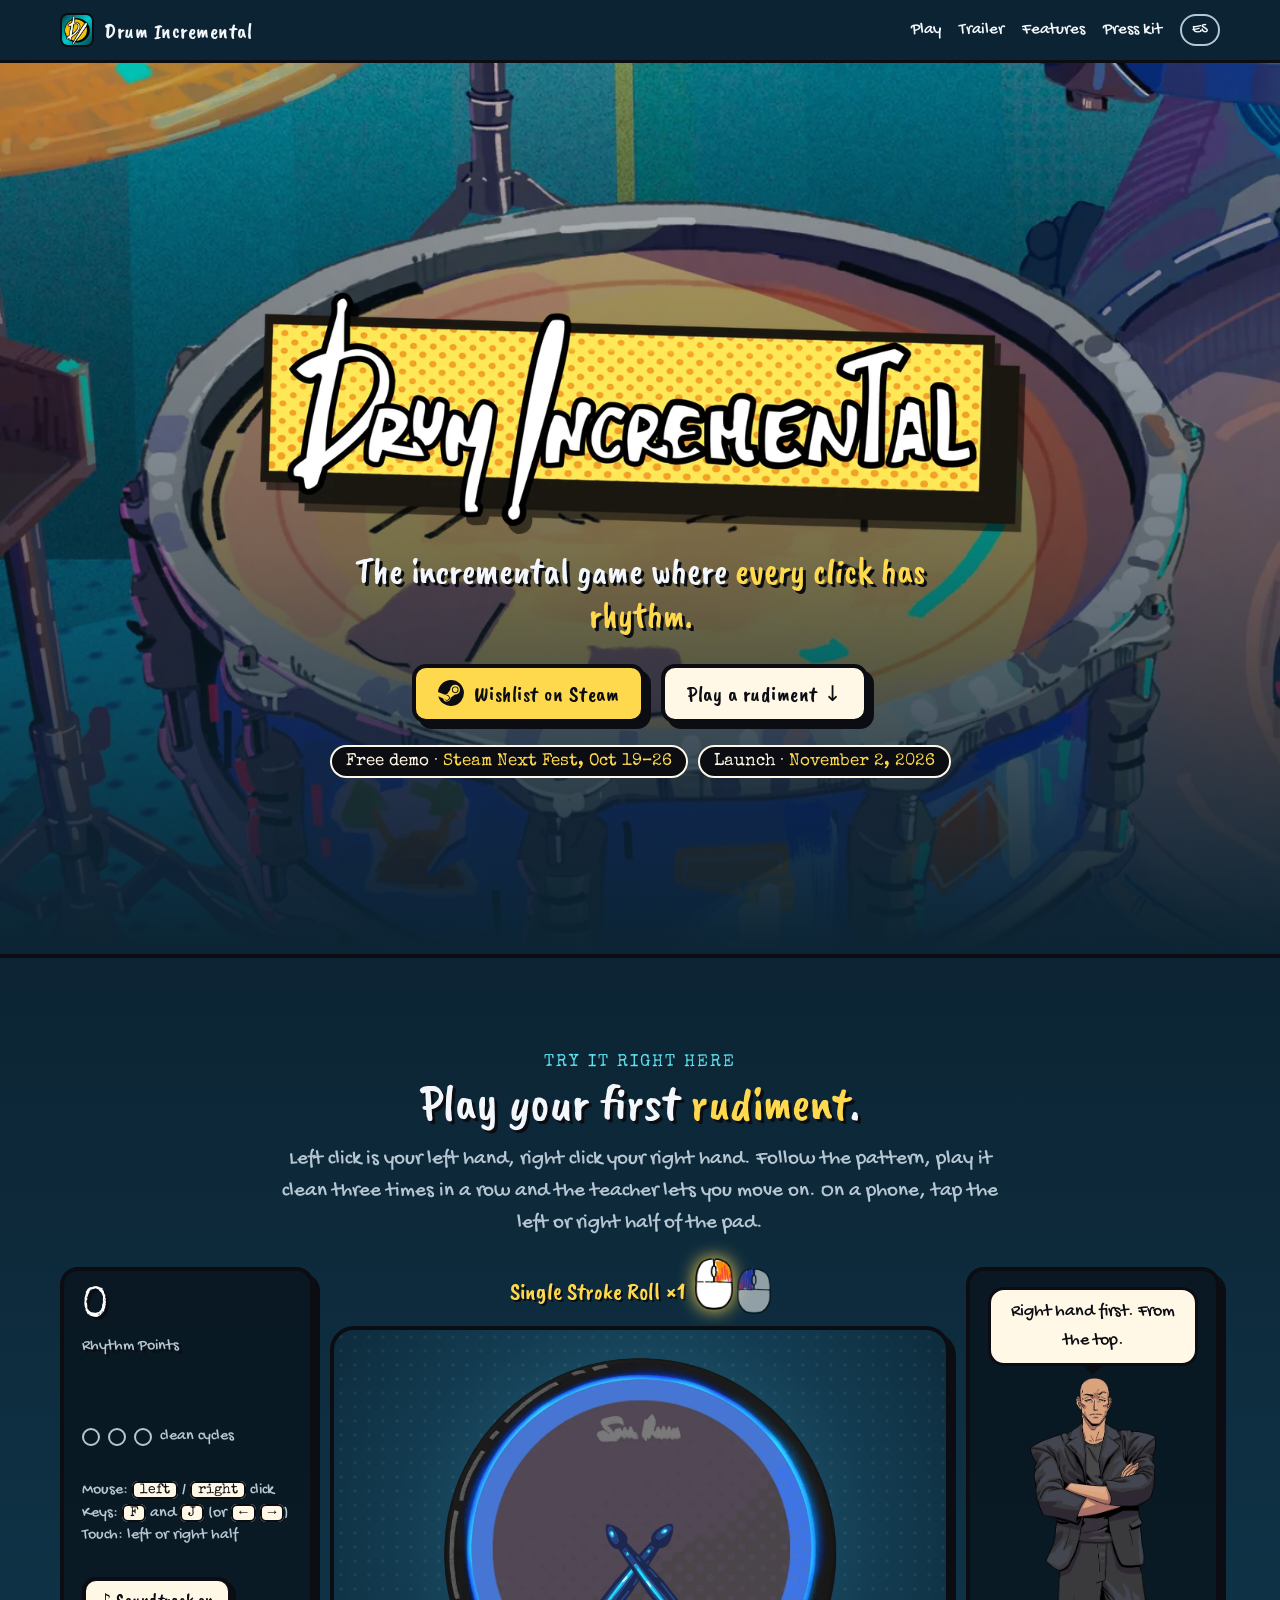
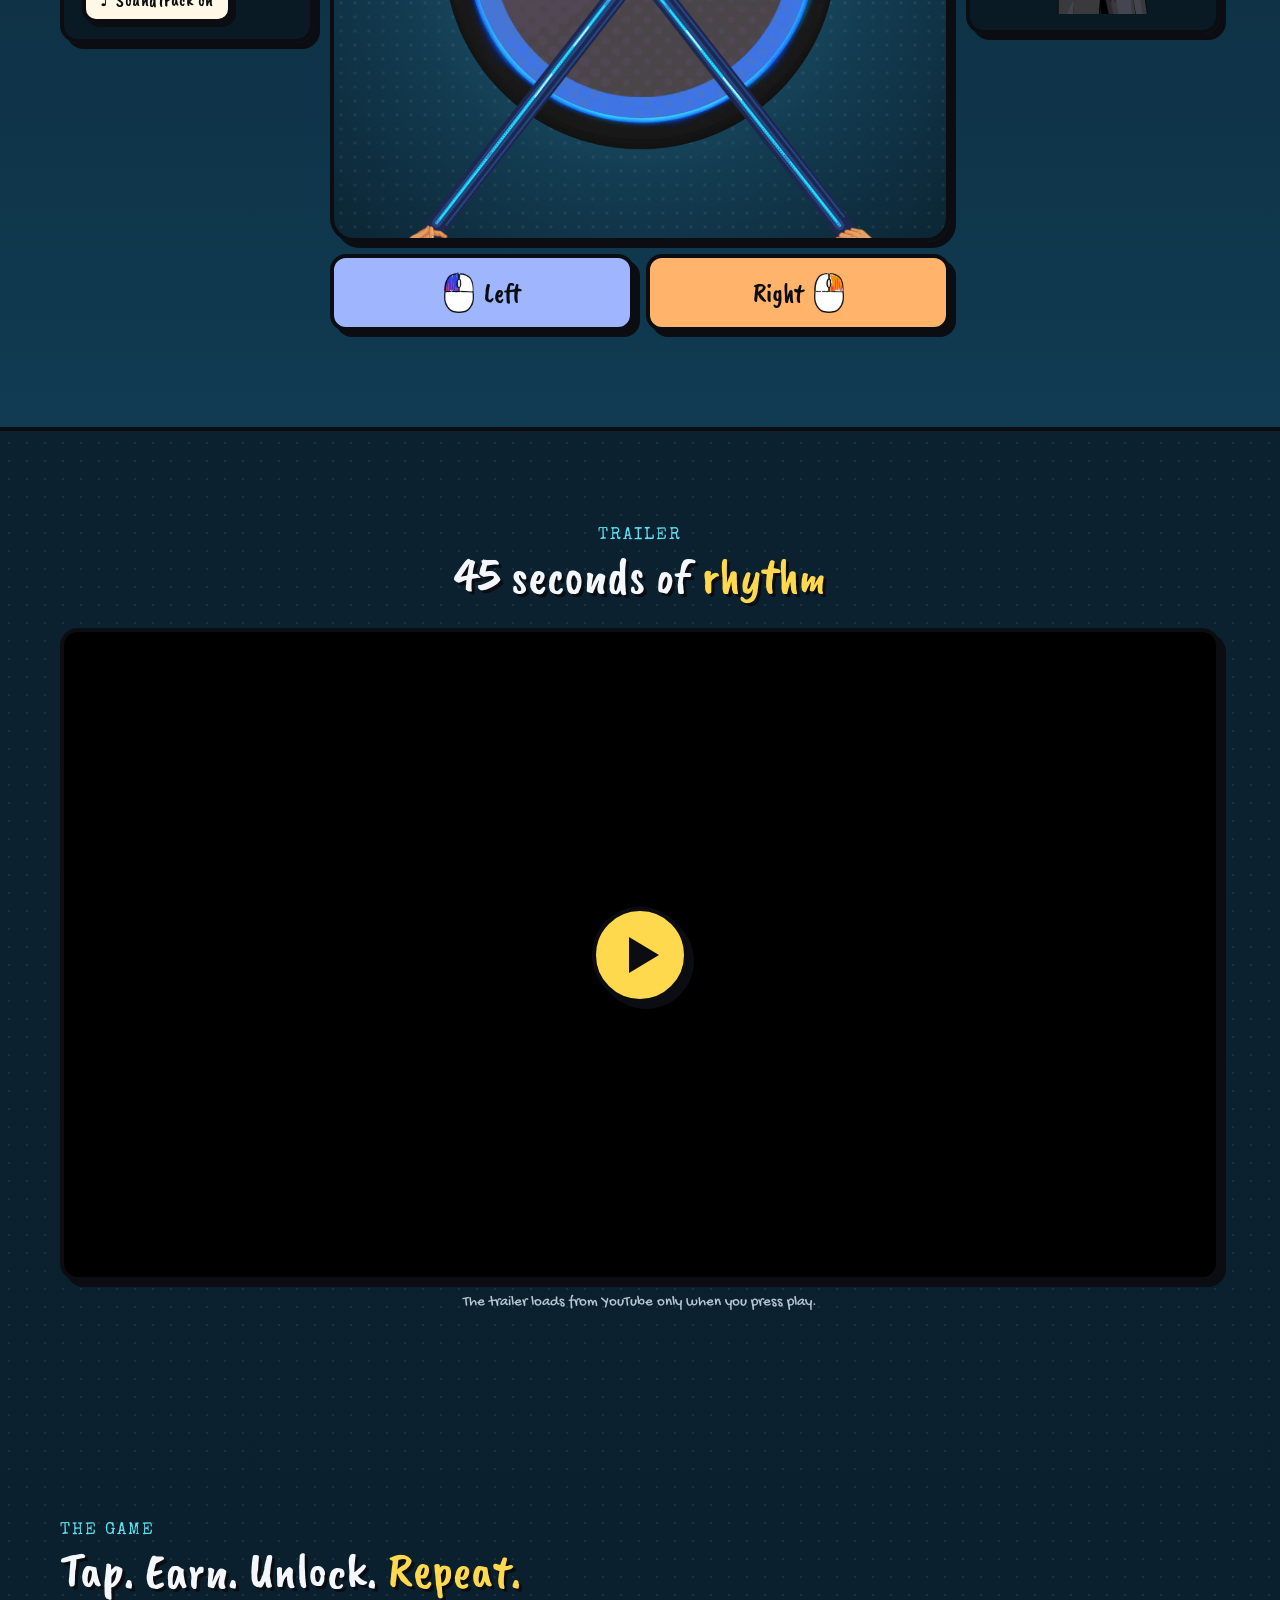
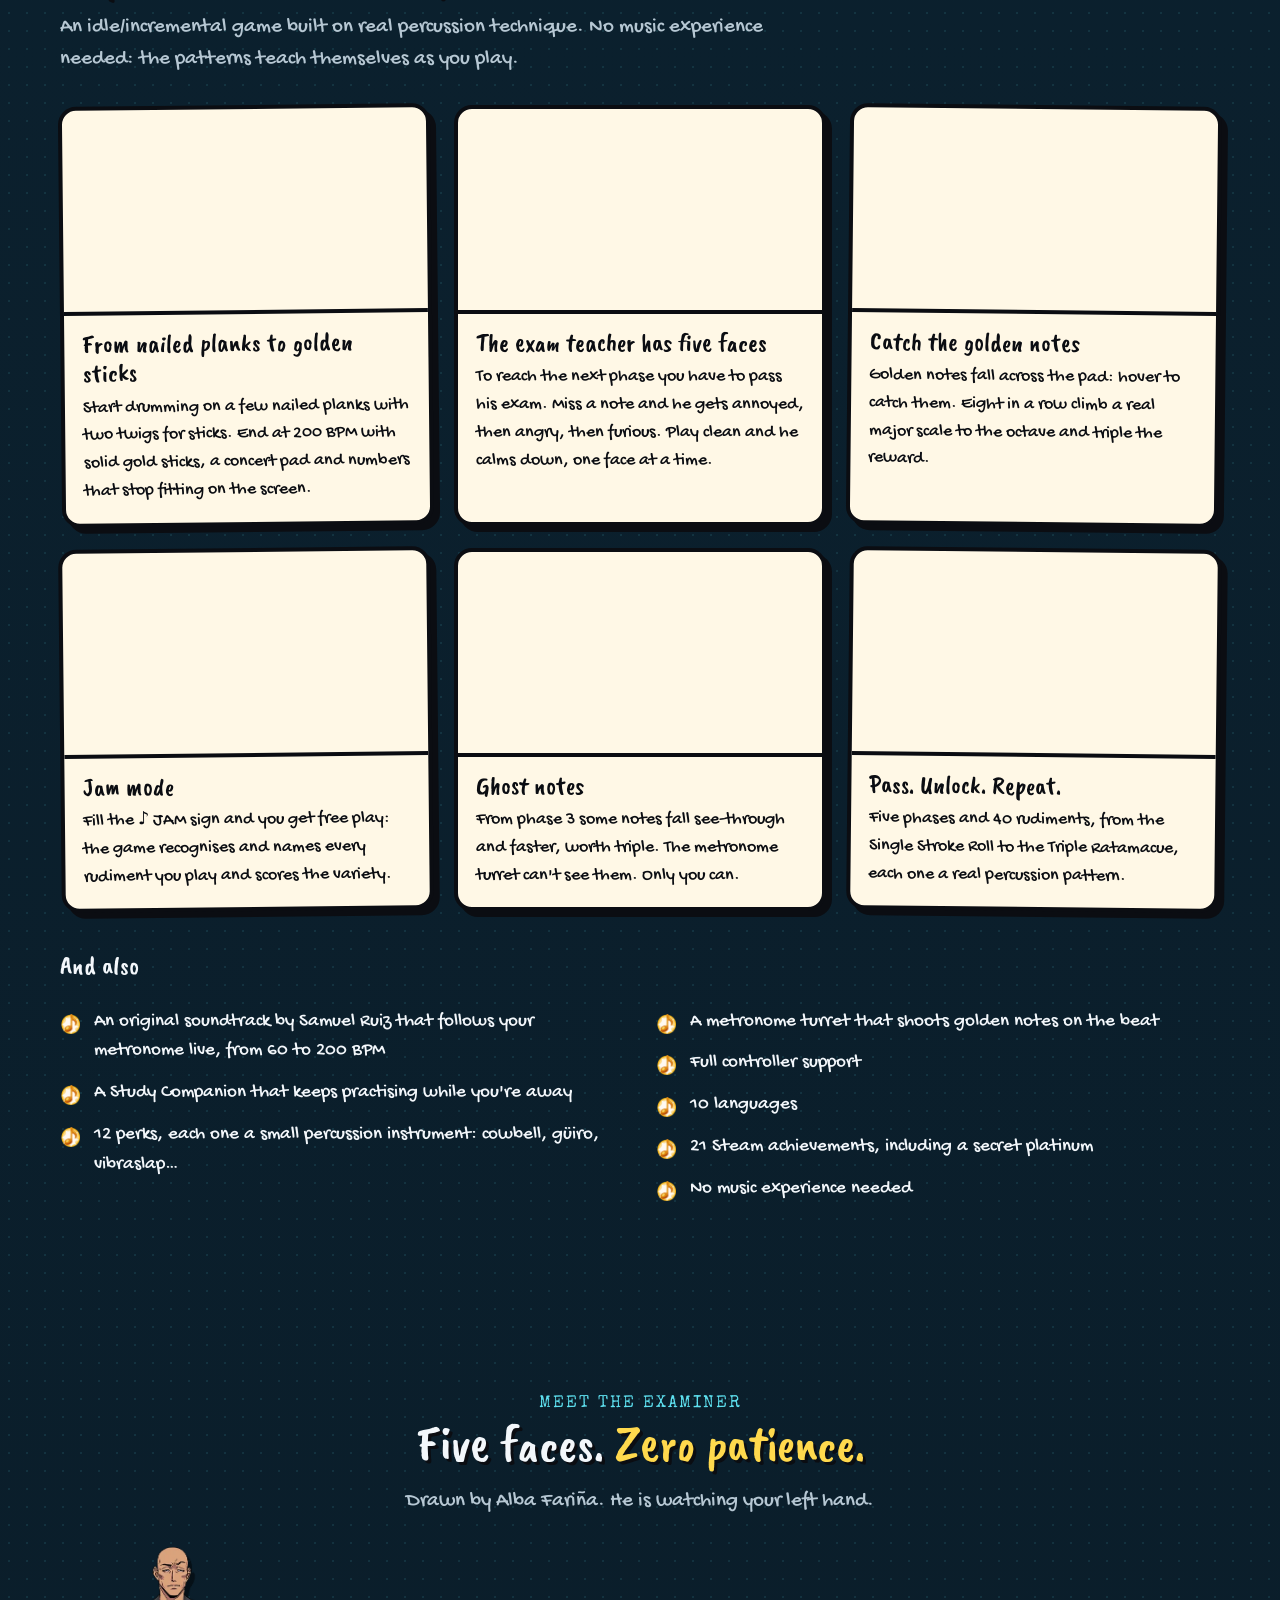
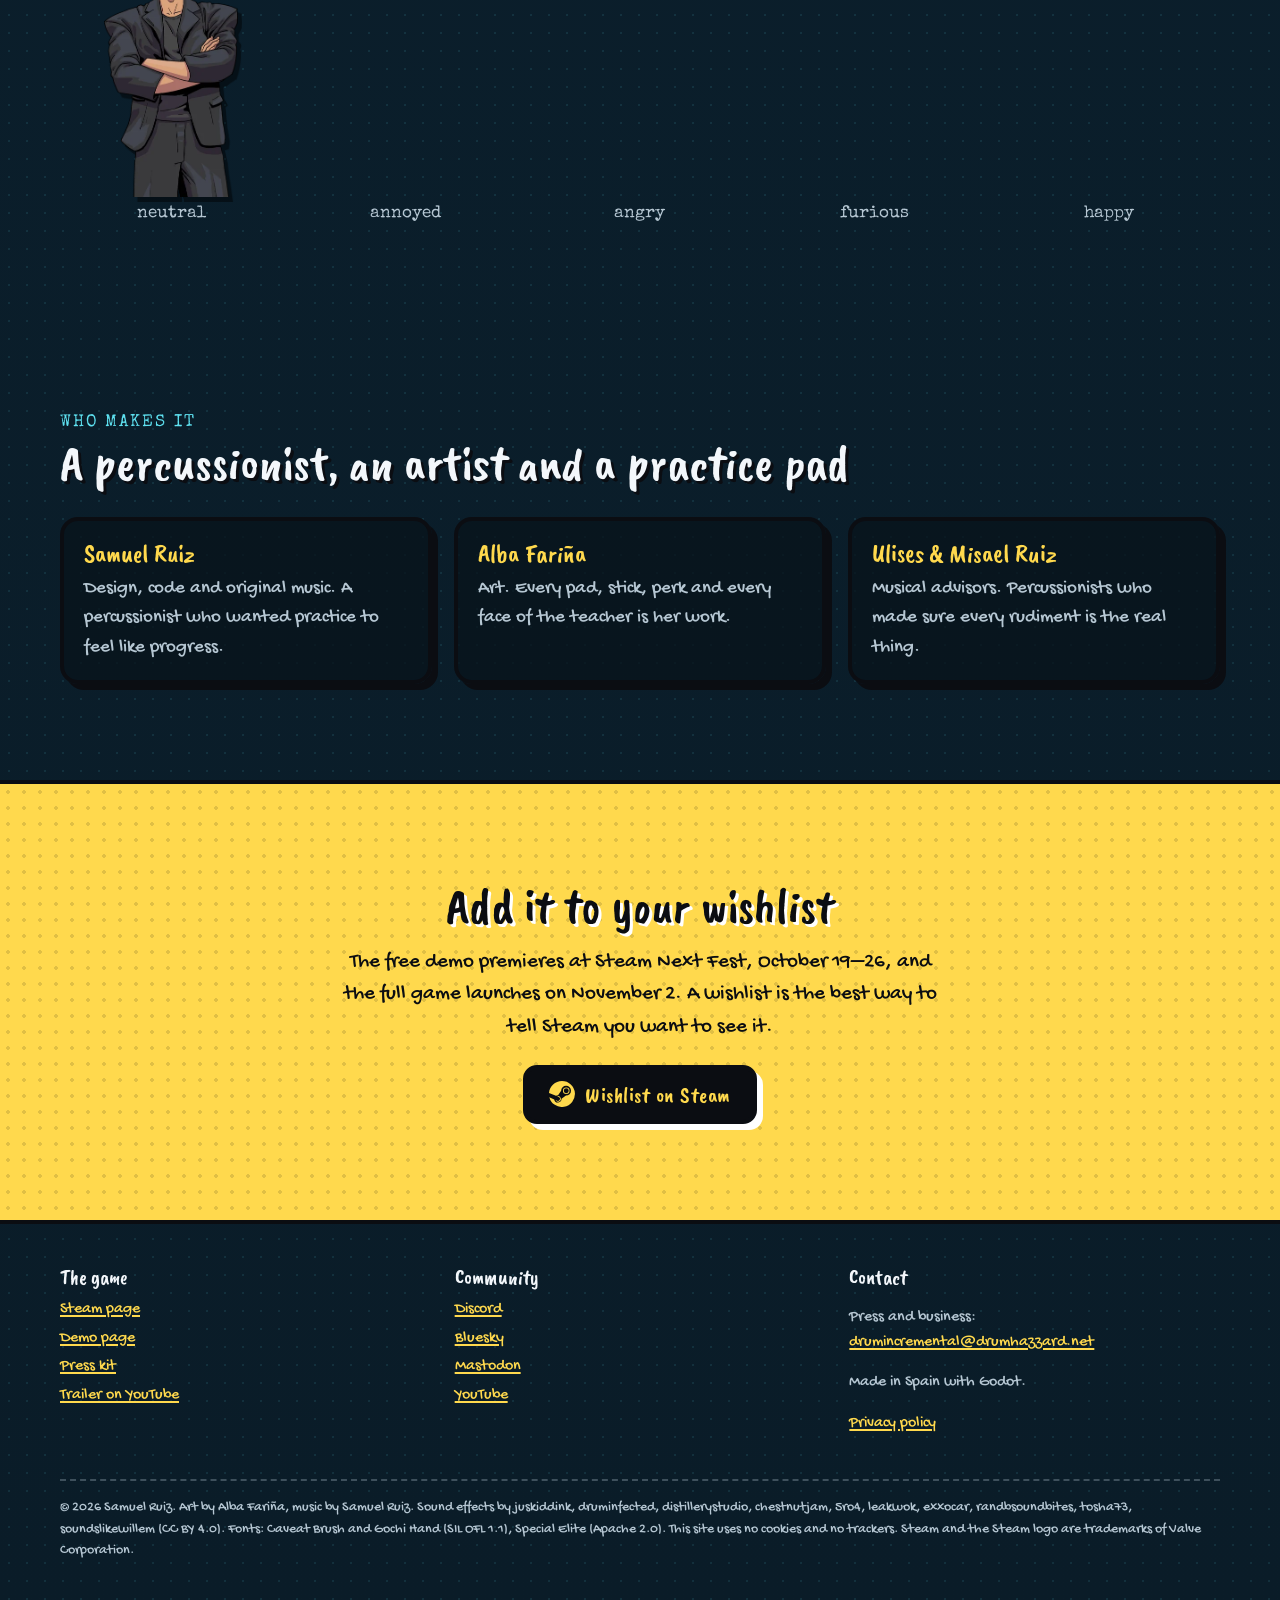
==== commit b5e9b1fd: "Politica de privacidad, precio confirmado y enlace en el pie" ====
--- a/index.html
+++ b/index.html
@@ -172,7 +172,8 @@
       <li><a href="https://mastodon.gamedev.place/@drumincremental" rel="me noopener" target="_blank">Mastodon</a></li>
       <li><a href="https://www.youtube.com/@drumincremental" rel="noopener" target="_blank">YouTube</a></li>
     </ul></div>
-    <div><h4>Contact</h4><p>Press and business:<br><a href="mailto:drumincremental@drumhazzard.net">drumincremental@drumhazzard.net</a></p><p>Made in Spain with Godot.</p></div>
+    <div><h4>Contact</h4><p>Press and business:<br><a href="mailto:drumincremental@drumhazzard.net">drumincremental@drumhazzard.net</a></p><p>Made in Spain with Godot.</p>
+      <p><a href="privacy/">Privacy policy</a></p></div>
   </div>
   <p class="fine">© 2026 Samuel Ruiz. Art by Alba Fariña, music by Samuel Ruiz. Sound effects by juskiddink, druminfected, distillerystudio, chestnutjam, 5ro4, leakwok, exxocar, randbsoundbites, tosha73, soundslikewillem (CC BY 4.0). Fonts: Caveat Brush and Gochi Hand (SIL OFL 1.1), Special Elite (Apache 2.0). This site uses no cookies and no trackers. Steam and the Steam logo are trademarks of Valve Corporation.</p>
 </div></footer>
--- a/assets/css/site.css
+++ b/assets/css/site.css
@@ -268,3 +268,7 @@
 
 /* los anclajes (#play, #trailer...) no quedan tapados por la barra fija */
 section[id], [id].anchor { scroll-margin-top: 76px; }
+
+/* textos largos (politica de privacidad) */
+.prose { max-width: 760px; }
+.prose p { margin: 0 0 12px; line-height: 1.6; font-family: system-ui, -apple-system, "Segoe UI", Roboto, sans-serif; font-size: 1rem; }
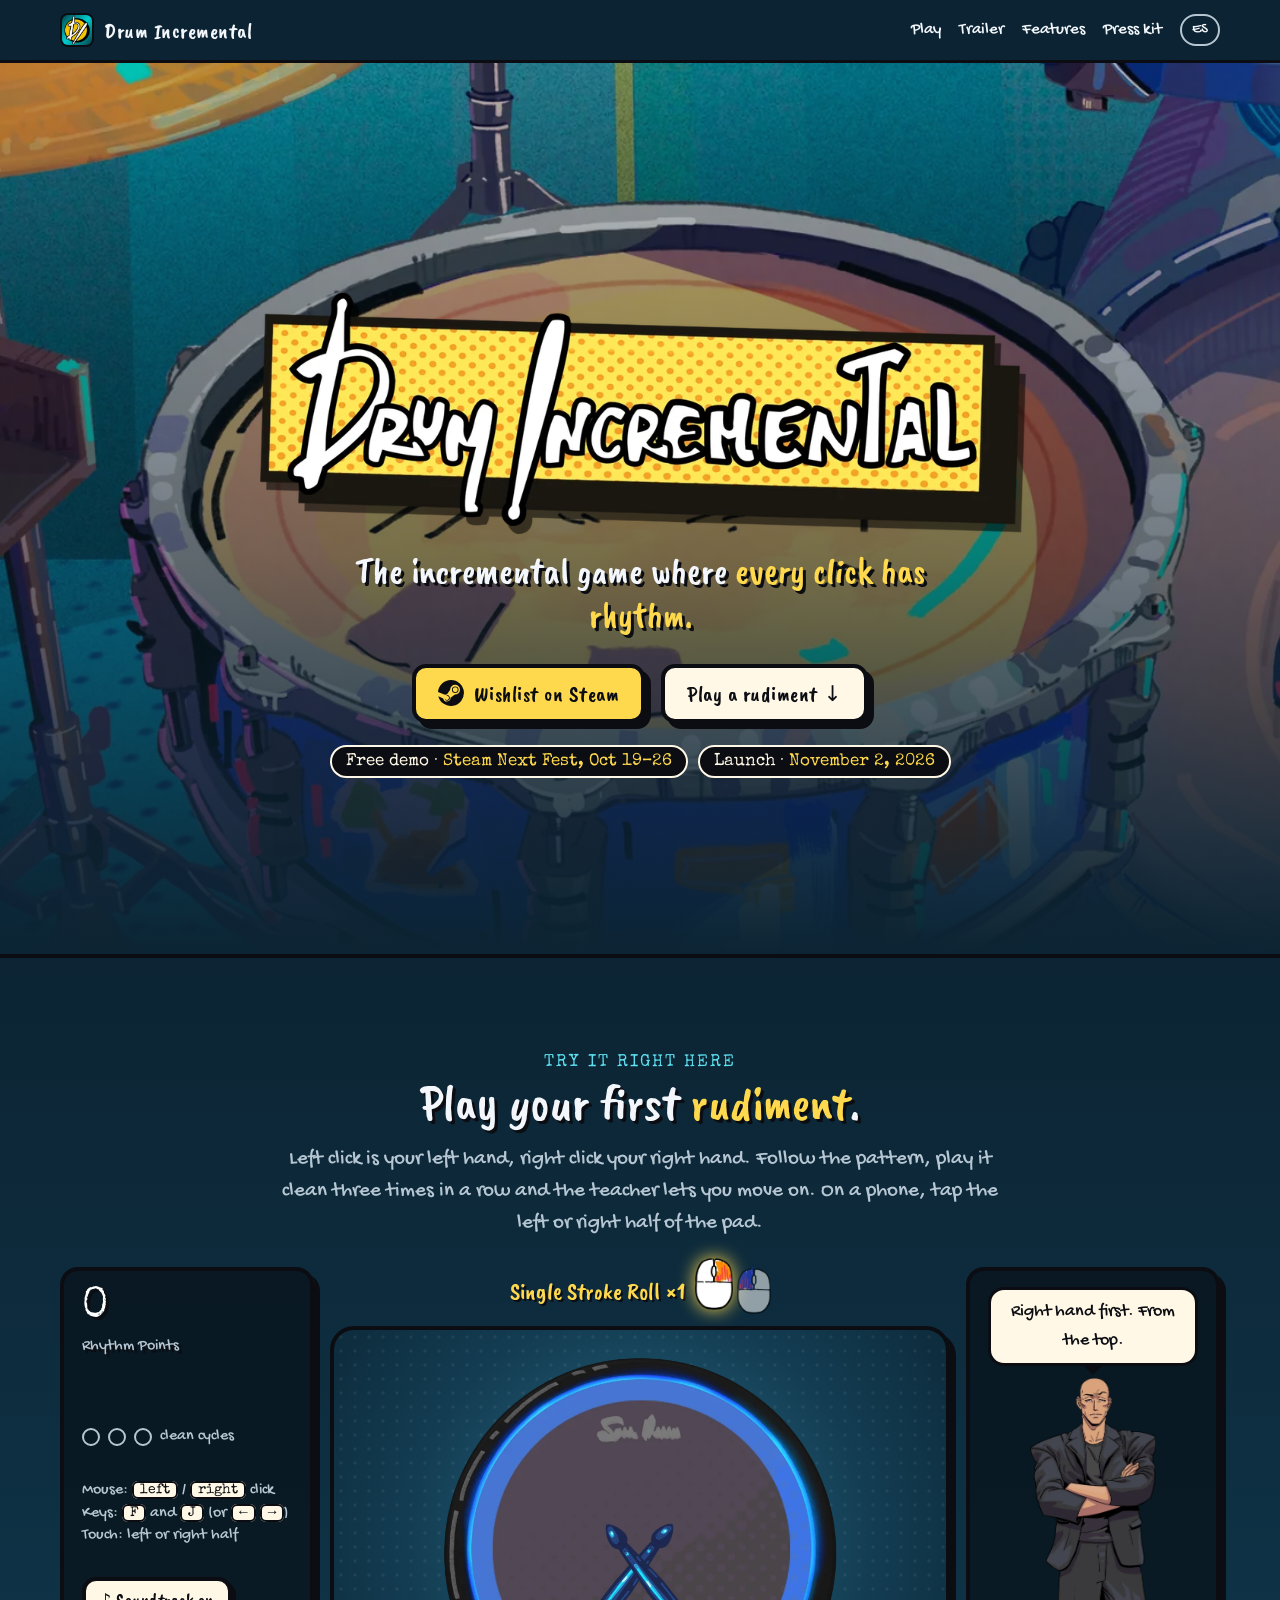
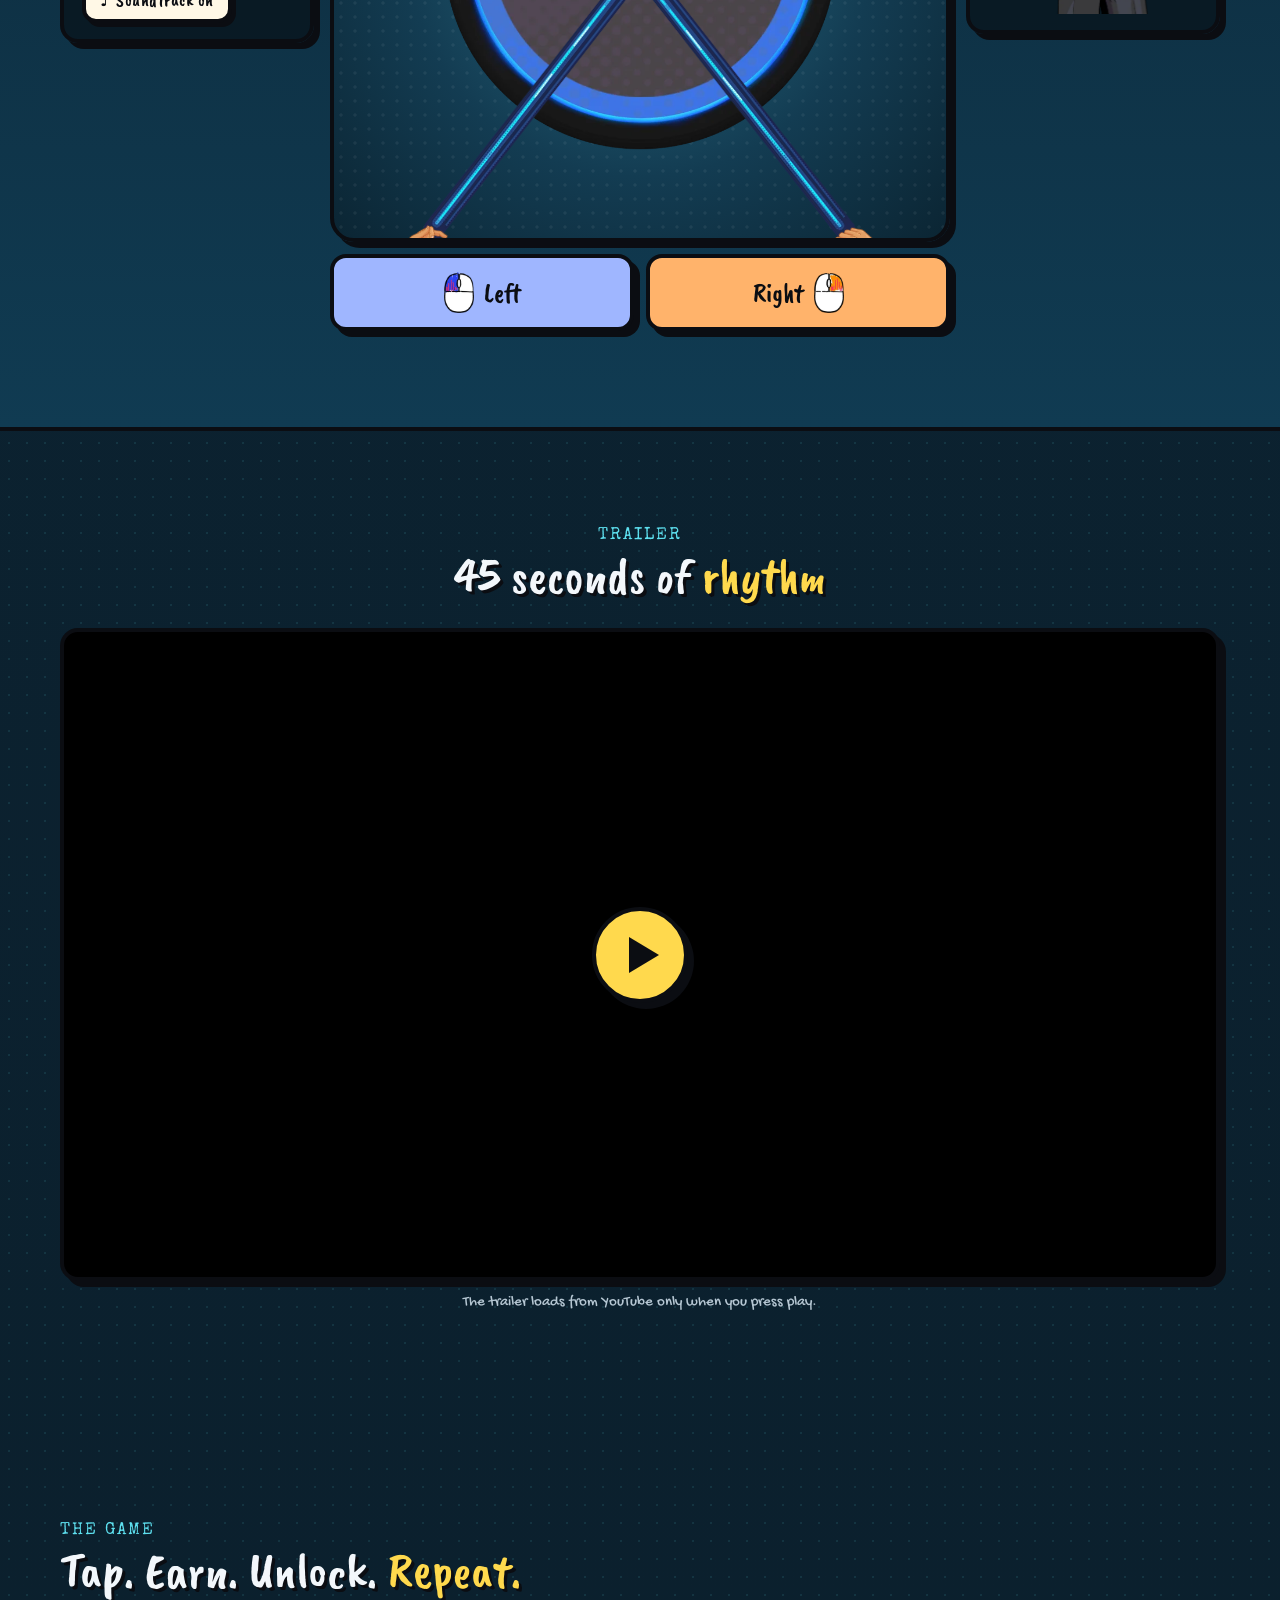
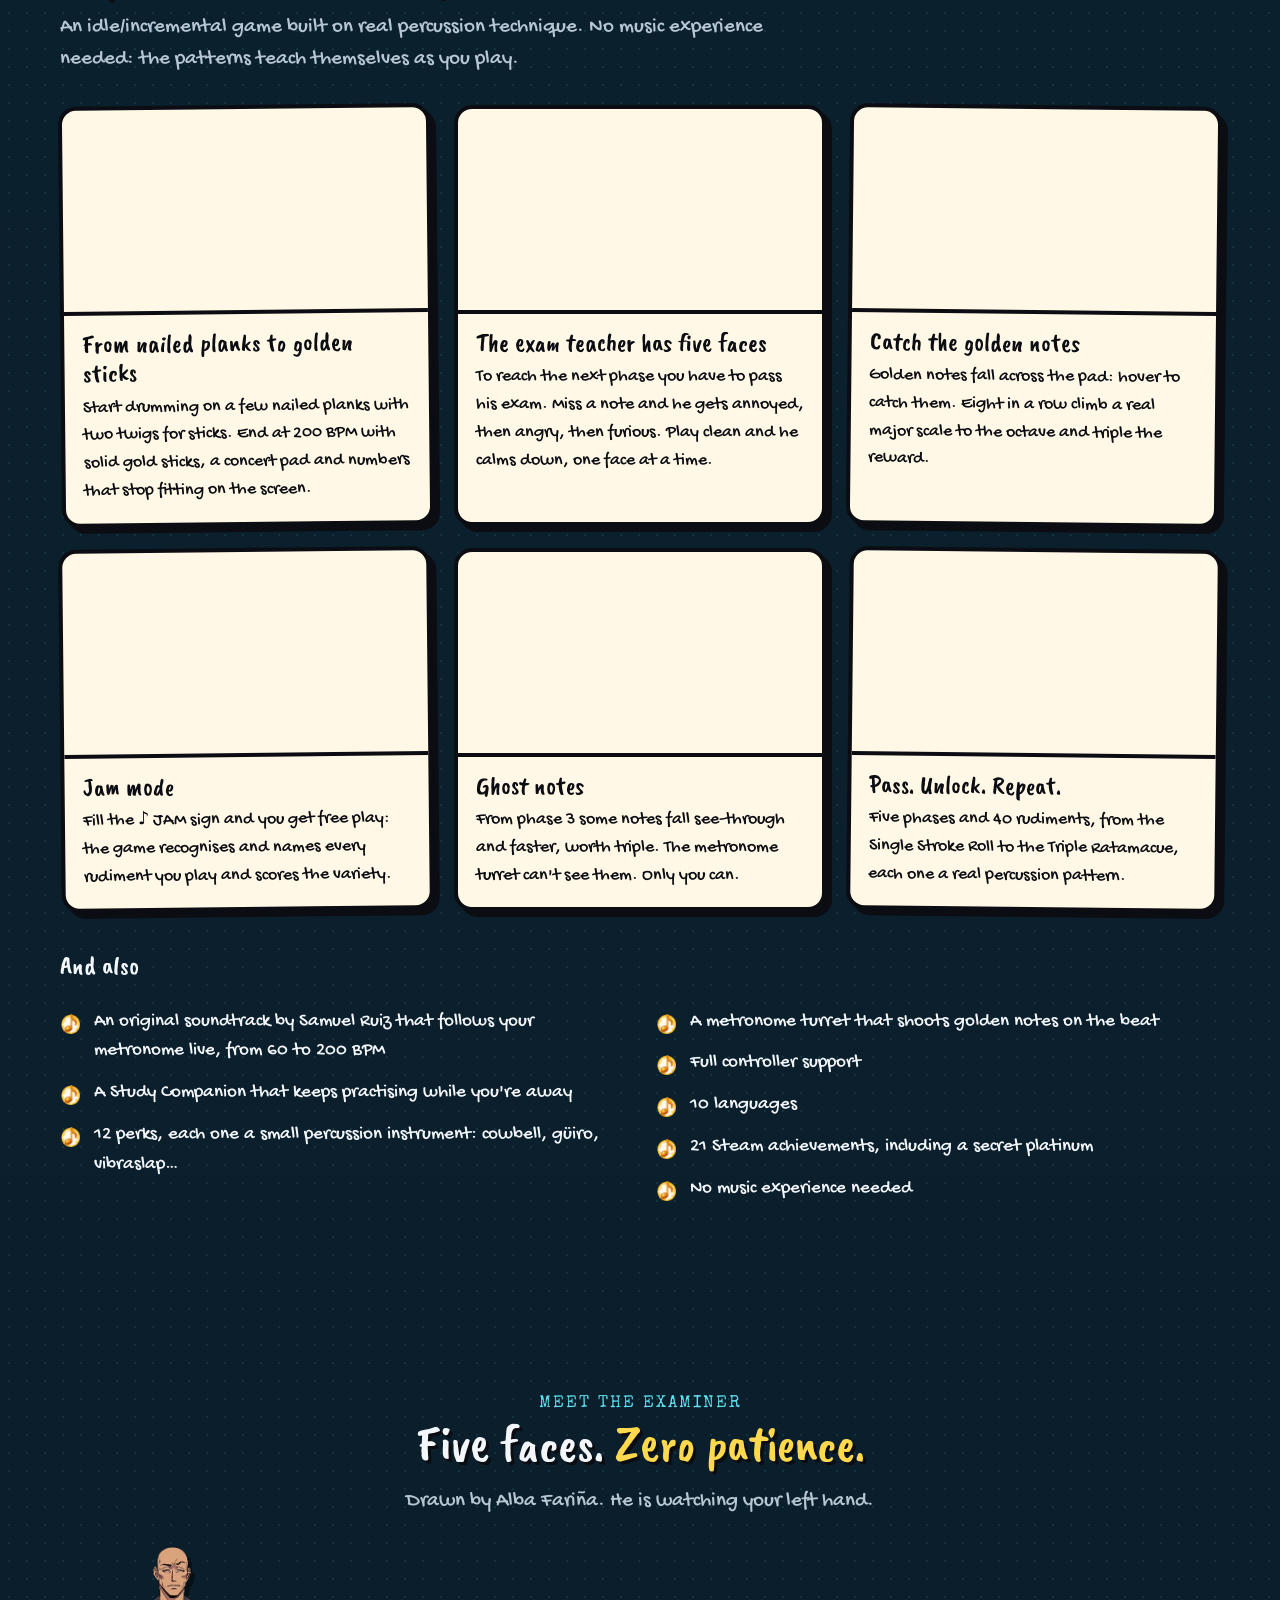
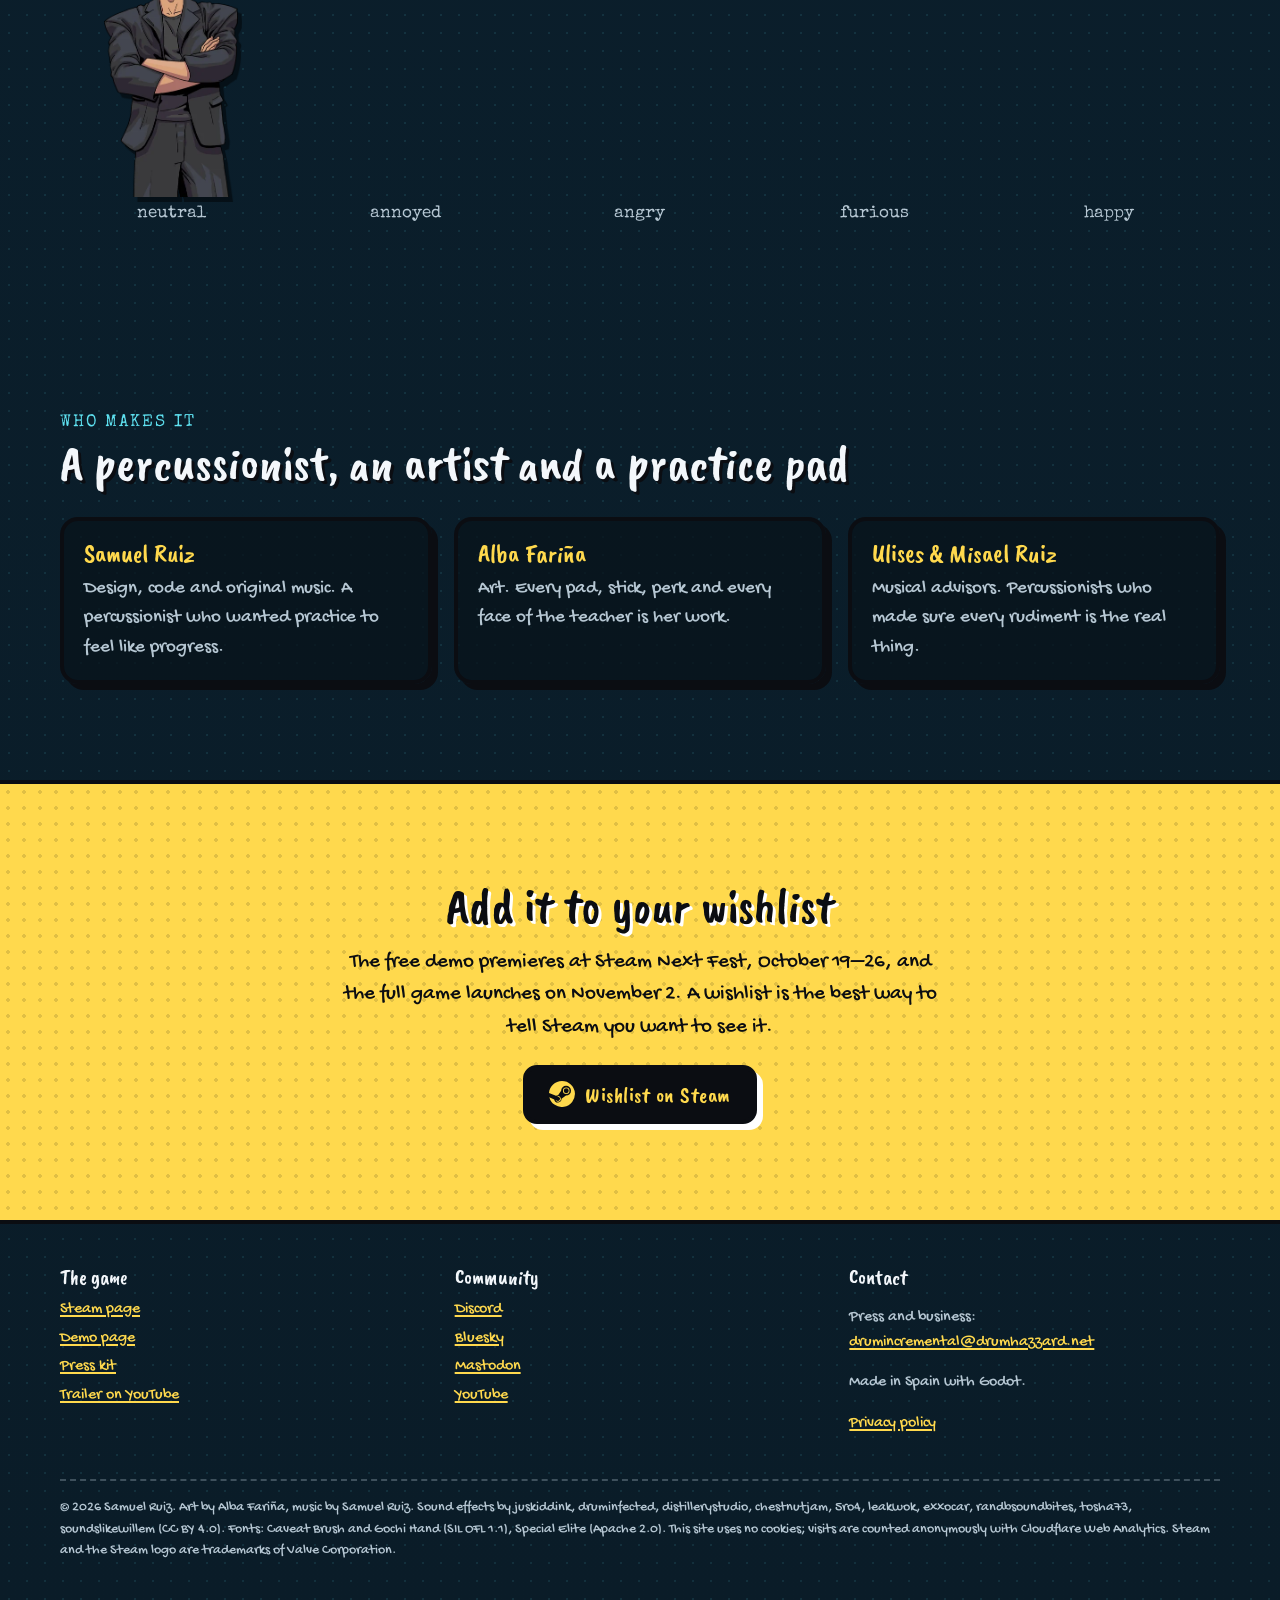
==== commit 5f0f5ea6: "Cloudflare Web Analytics (recuento anónimo, sin cookies) y política de privacidad actualizada" ====
--- a/index.html
+++ b/index.html
@@ -3,7 +3,7 @@
 <head>
 <meta charset="utf-8">
 <meta name="viewport" content="width=device-width, initial-scale=1">
-<meta http-equiv="Content-Security-Policy" content="default-src 'self'; script-src 'self'; style-src 'self'; img-src 'self' data:; font-src 'self'; media-src 'self'; connect-src 'self'; frame-src https://www.youtube-nocookie.com; object-src 'none'; base-uri 'self'; form-action 'none'; upgrade-insecure-requests">
+<meta http-equiv="Content-Security-Policy" content="default-src 'self'; script-src 'self' https://static.cloudflareinsights.com; style-src 'self'; img-src 'self' data:; font-src 'self'; media-src 'self'; connect-src 'self' https://cloudflareinsights.com; frame-src https://www.youtube-nocookie.com; object-src 'none'; base-uri 'self'; form-action 'none'; upgrade-insecure-requests">
 <meta name="referrer" content="strict-origin-when-cross-origin">
 <title>Drum Incremental — the incremental game where every click has rhythm</title>
 <meta name="description" content="A satisfying incremental game where every click has rhythm. Tap real percussion rudiments, earn Rhythm Points, unlock 40 patterns across 5 phases. Demo at Steam Next Fest Oct 19–26, launching November 2.">
@@ -175,9 +175,10 @@
     <div><h4>Contact</h4><p>Press and business:<br><a href="mailto:drumincremental@drumhazzard.net">drumincremental@drumhazzard.net</a></p><p>Made in Spain with Godot.</p>
       <p><a href="privacy/">Privacy policy</a></p></div>
   </div>
-  <p class="fine">© 2026 Samuel Ruiz. Art by Alba Fariña, music by Samuel Ruiz. Sound effects by juskiddink, druminfected, distillerystudio, chestnutjam, 5ro4, leakwok, exxocar, randbsoundbites, tosha73, soundslikewillem (CC BY 4.0). Fonts: Caveat Brush and Gochi Hand (SIL OFL 1.1), Special Elite (Apache 2.0). This site uses no cookies and no trackers. Steam and the Steam logo are trademarks of Valve Corporation.</p>
+  <p class="fine">© 2026 Samuel Ruiz. Art by Alba Fariña, music by Samuel Ruiz. Sound effects by juskiddink, druminfected, distillerystudio, chestnutjam, 5ro4, leakwok, exxocar, randbsoundbites, tosha73, soundslikewillem (CC BY 4.0). Fonts: Caveat Brush and Gochi Hand (SIL OFL 1.1), Special Elite (Apache 2.0). This site uses no cookies; visits are counted anonymously with Cloudflare Web Analytics. Steam and the Steam logo are trademarks of Valve Corporation.</p>
 </div></footer>
 <script src="assets/js/site.js" defer></script>
+<script type="module" src="https://static.cloudflareinsights.com/beacon.min.js" data-cf-beacon='{"token": "24506bda5896492c94ac0d5fee43ecaa"}'></script>
 <script src="assets/js/pad.js" defer></script>
 </body>
 </html>
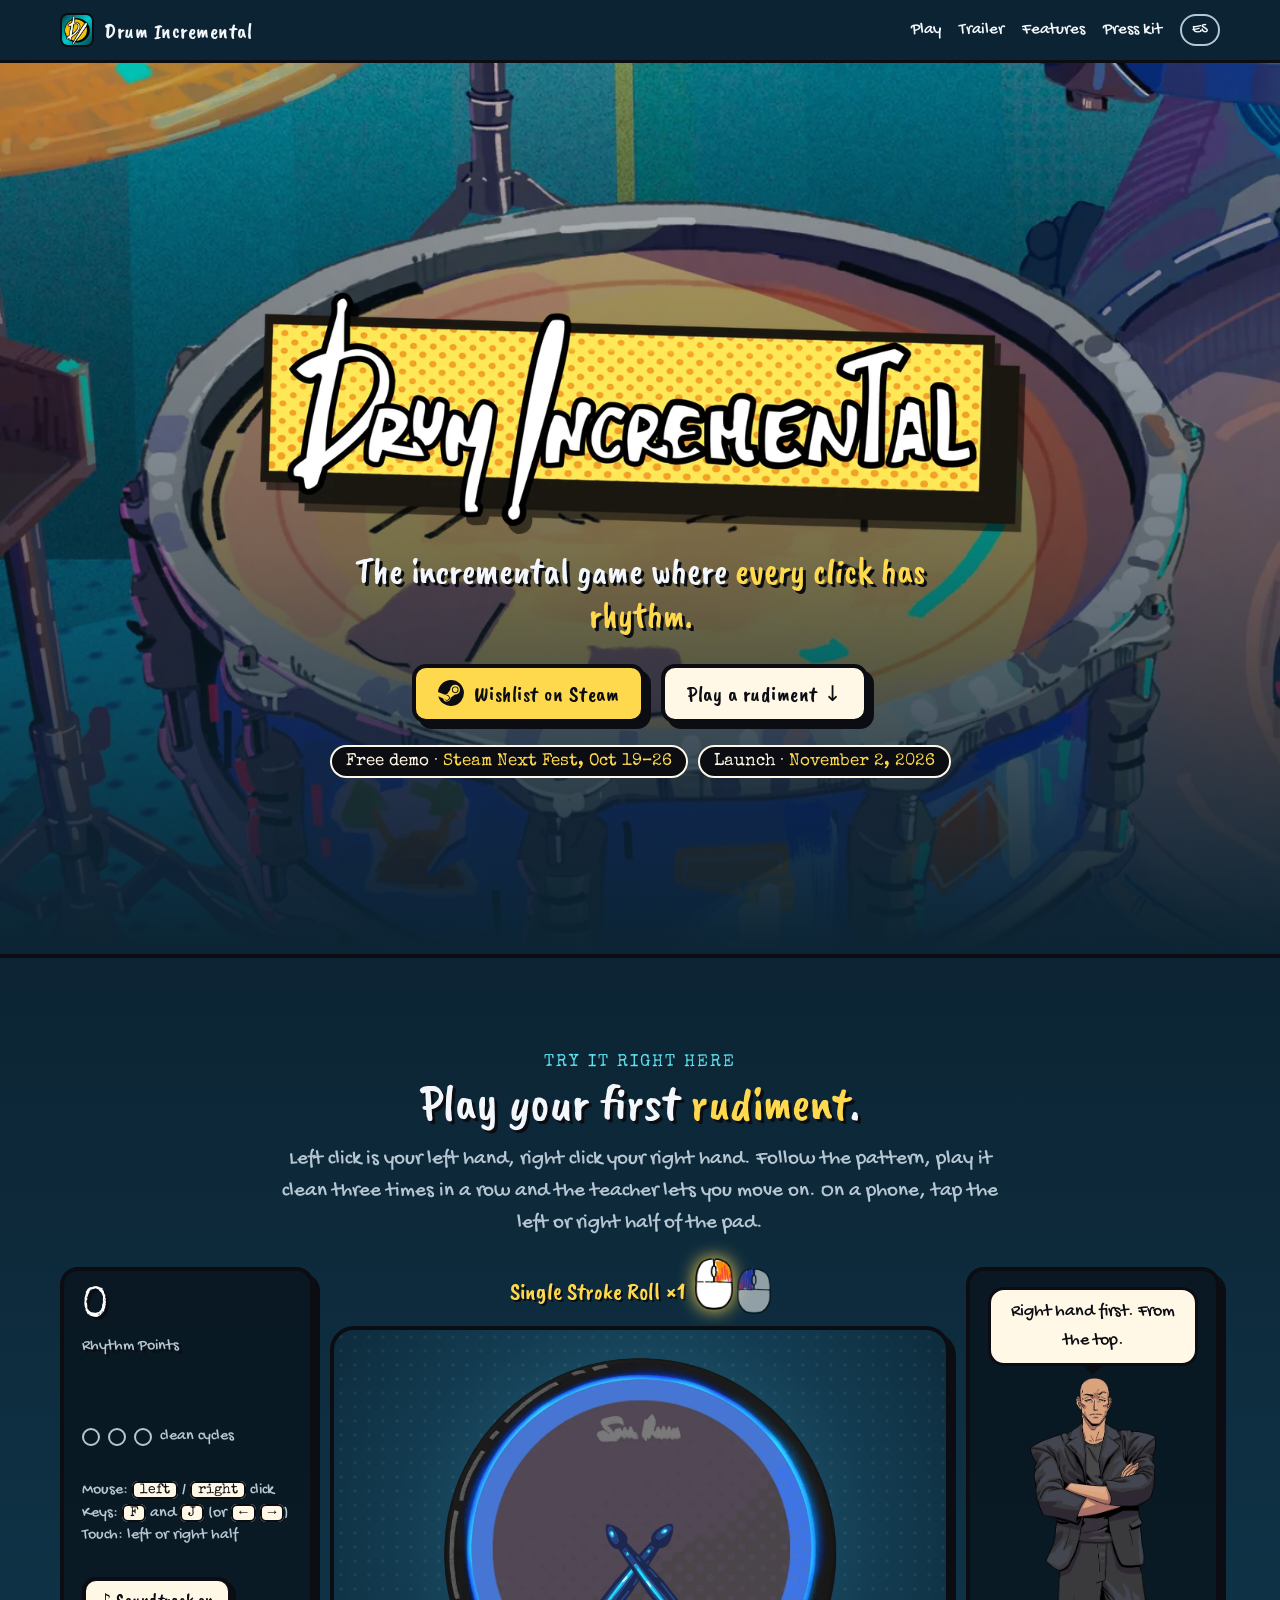
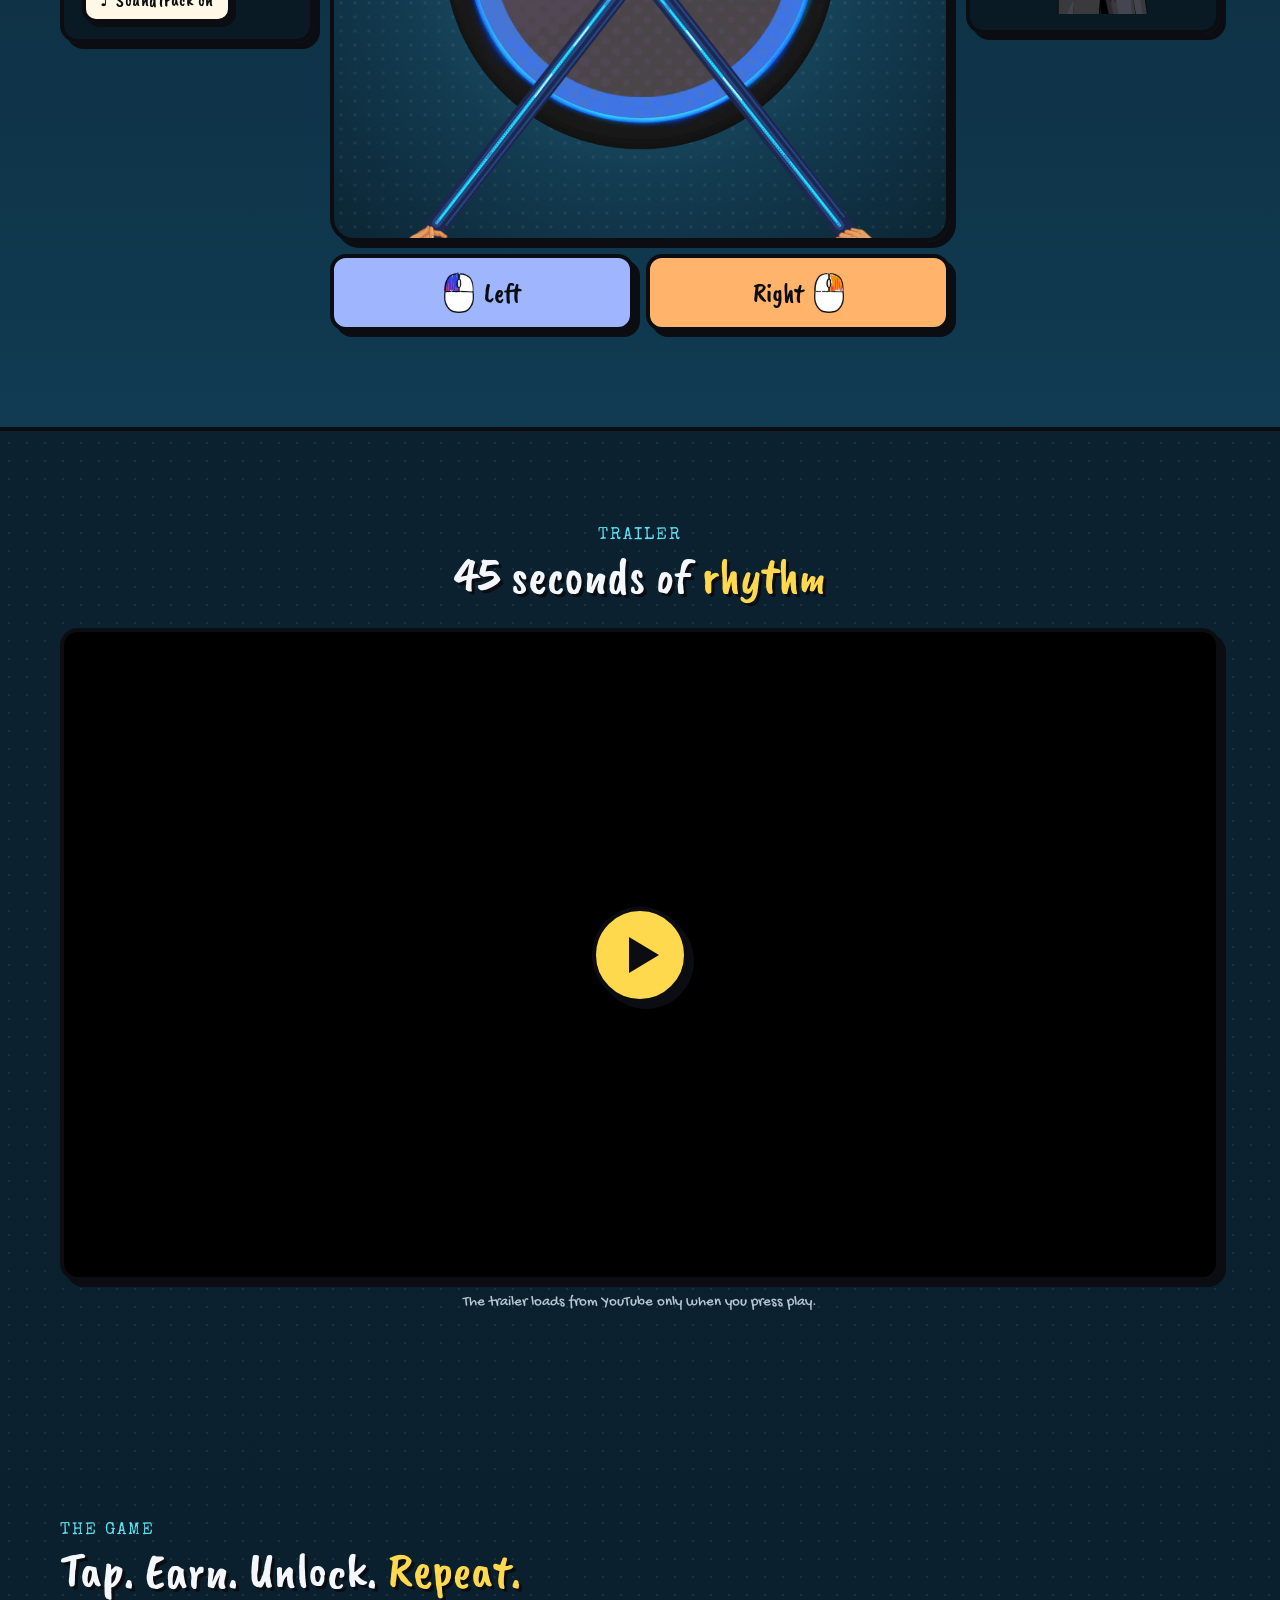
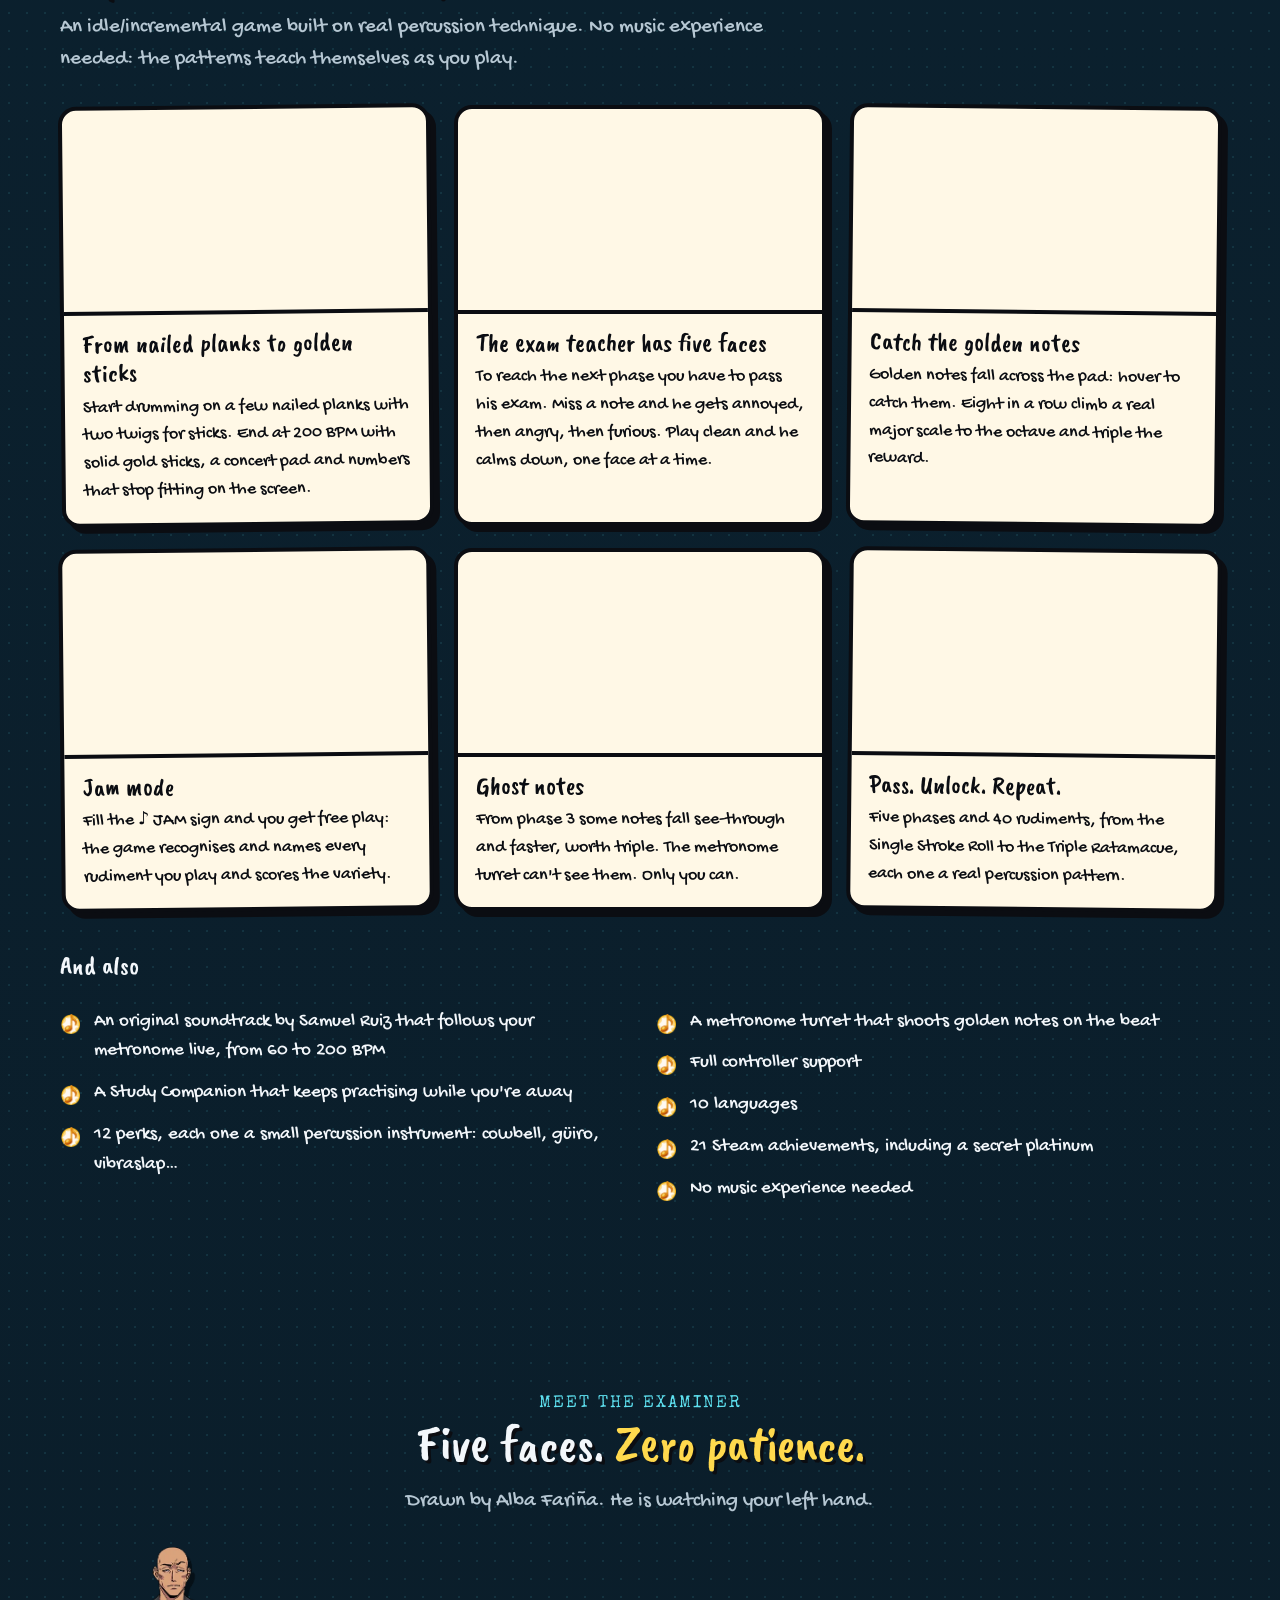
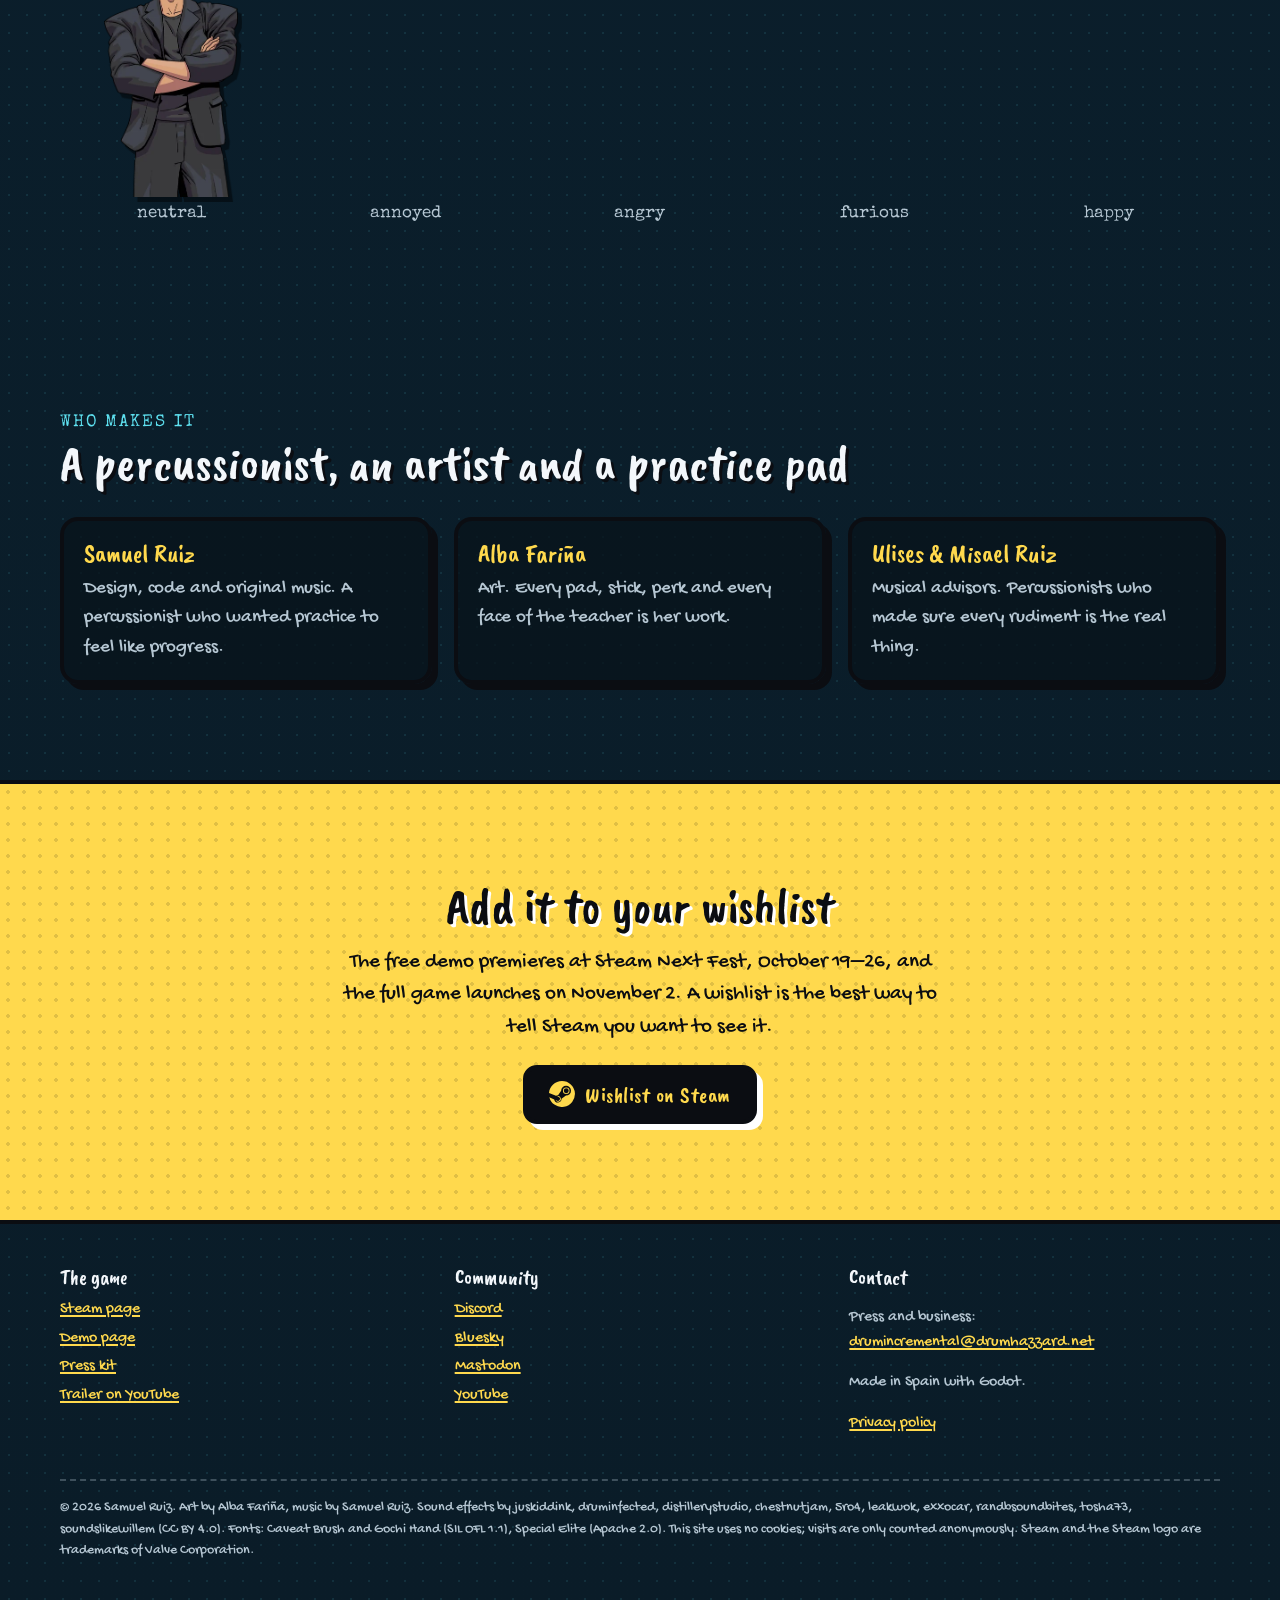
==== commit 66899d56: "Privacidad y pie sin nombres de proveedores" ====
--- a/index.html
+++ b/index.html
@@ -175,7 +175,7 @@
     <div><h4>Contact</h4><p>Press and business:<br><a href="mailto:drumincremental@drumhazzard.net">drumincremental@drumhazzard.net</a></p><p>Made in Spain with Godot.</p>
       <p><a href="privacy/">Privacy policy</a></p></div>
   </div>
-  <p class="fine">© 2026 Samuel Ruiz. Art by Alba Fariña, music by Samuel Ruiz. Sound effects by juskiddink, druminfected, distillerystudio, chestnutjam, 5ro4, leakwok, exxocar, randbsoundbites, tosha73, soundslikewillem (CC BY 4.0). Fonts: Caveat Brush and Gochi Hand (SIL OFL 1.1), Special Elite (Apache 2.0). This site uses no cookies; visits are counted anonymously with Cloudflare Web Analytics. Steam and the Steam logo are trademarks of Valve Corporation.</p>
+  <p class="fine">© 2026 Samuel Ruiz. Art by Alba Fariña, music by Samuel Ruiz. Sound effects by juskiddink, druminfected, distillerystudio, chestnutjam, 5ro4, leakwok, exxocar, randbsoundbites, tosha73, soundslikewillem (CC BY 4.0). Fonts: Caveat Brush and Gochi Hand (SIL OFL 1.1), Special Elite (Apache 2.0). This site uses no cookies; visits are only counted anonymously. Steam and the Steam logo are trademarks of Valve Corporation.</p>
 </div></footer>
 <script src="assets/js/site.js" defer></script>
 <script type="module" src="https://static.cloudflareinsights.com/beacon.min.js" data-cf-beacon='{"token": "24506bda5896492c94ac0d5fee43ecaa"}'></script>
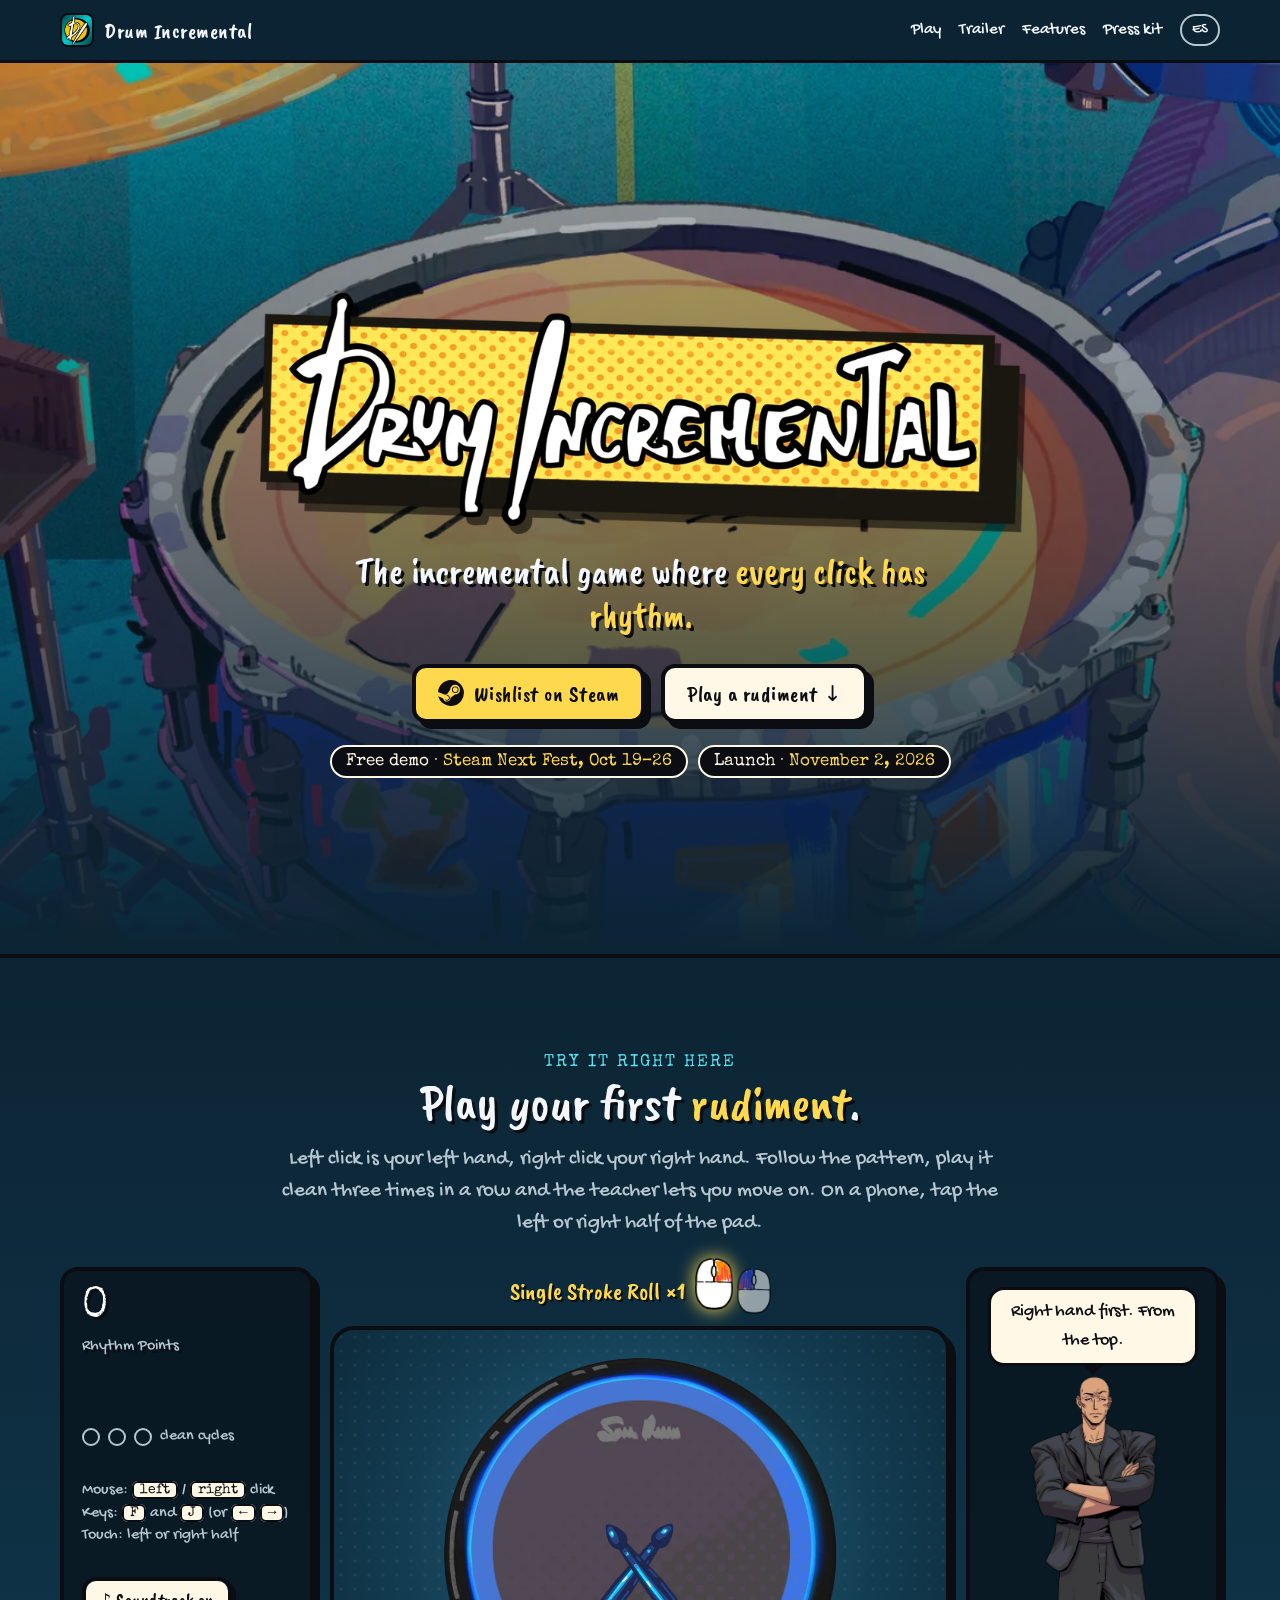
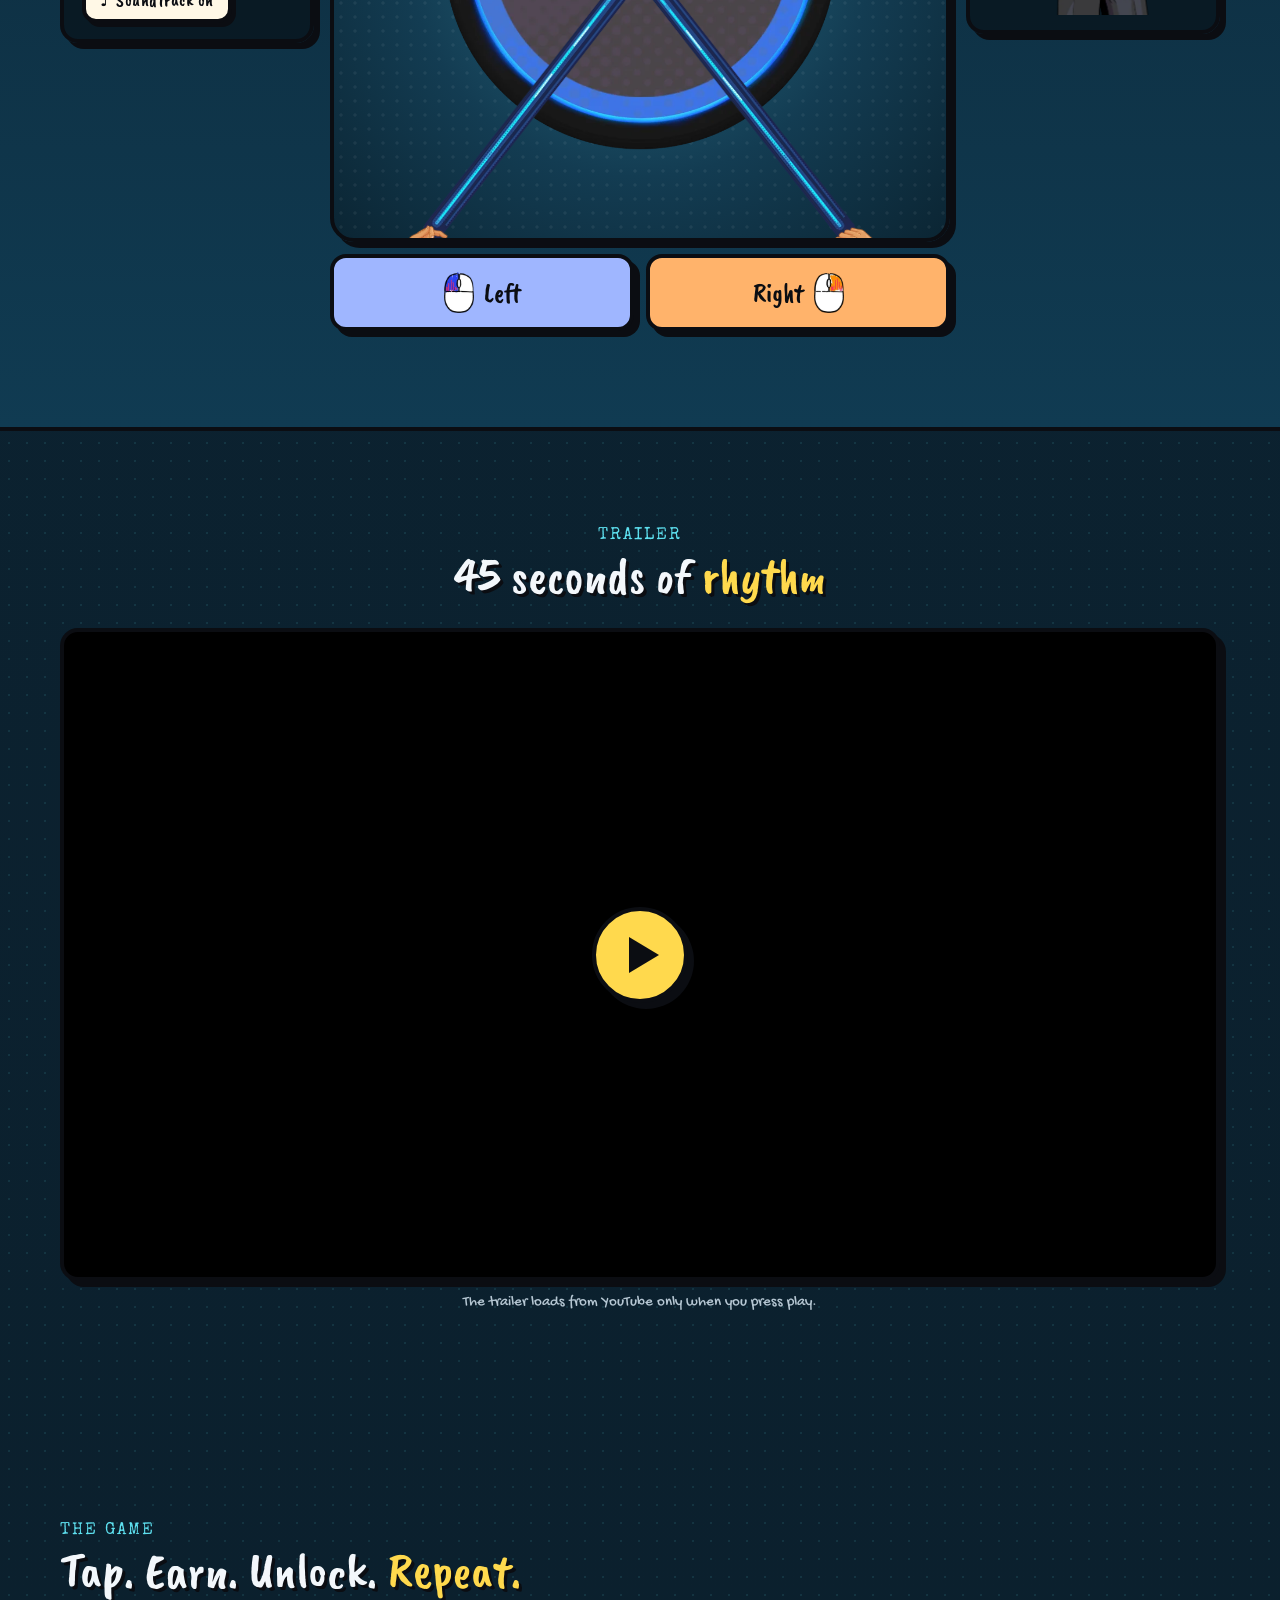
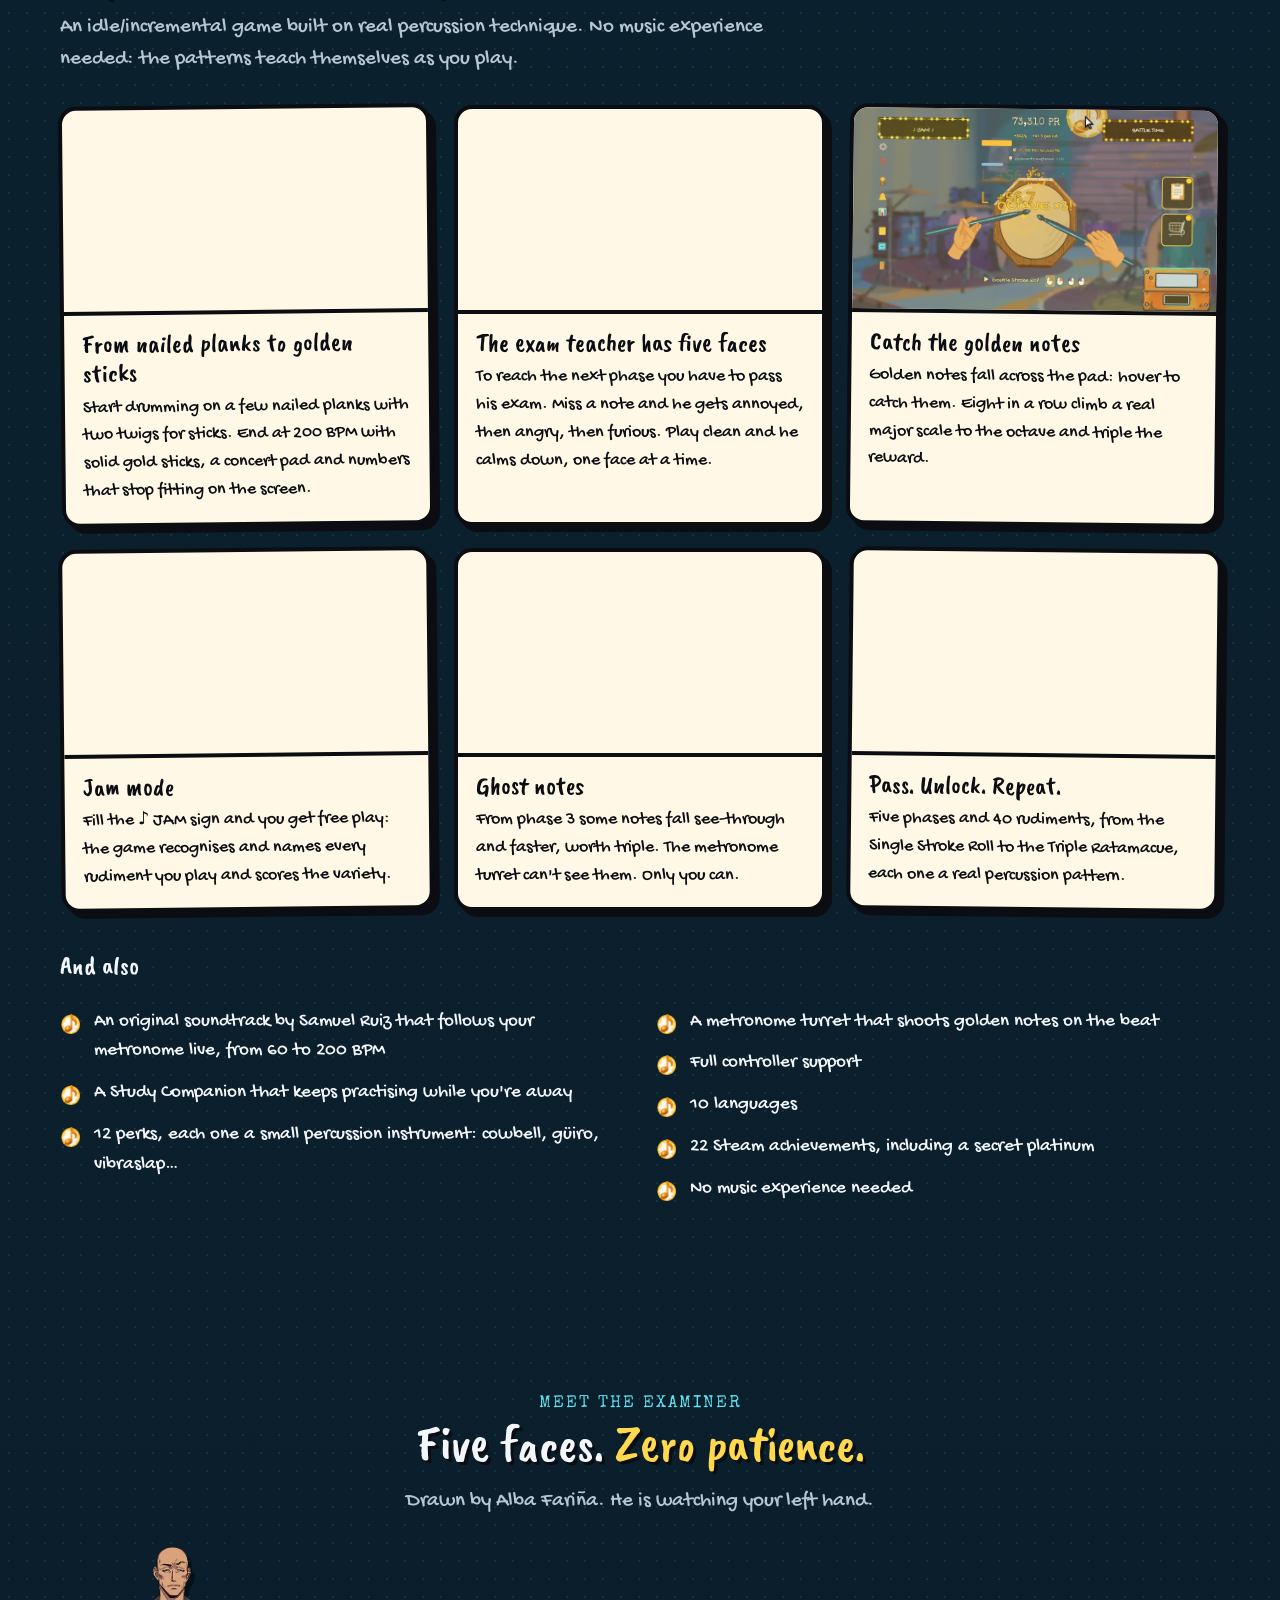
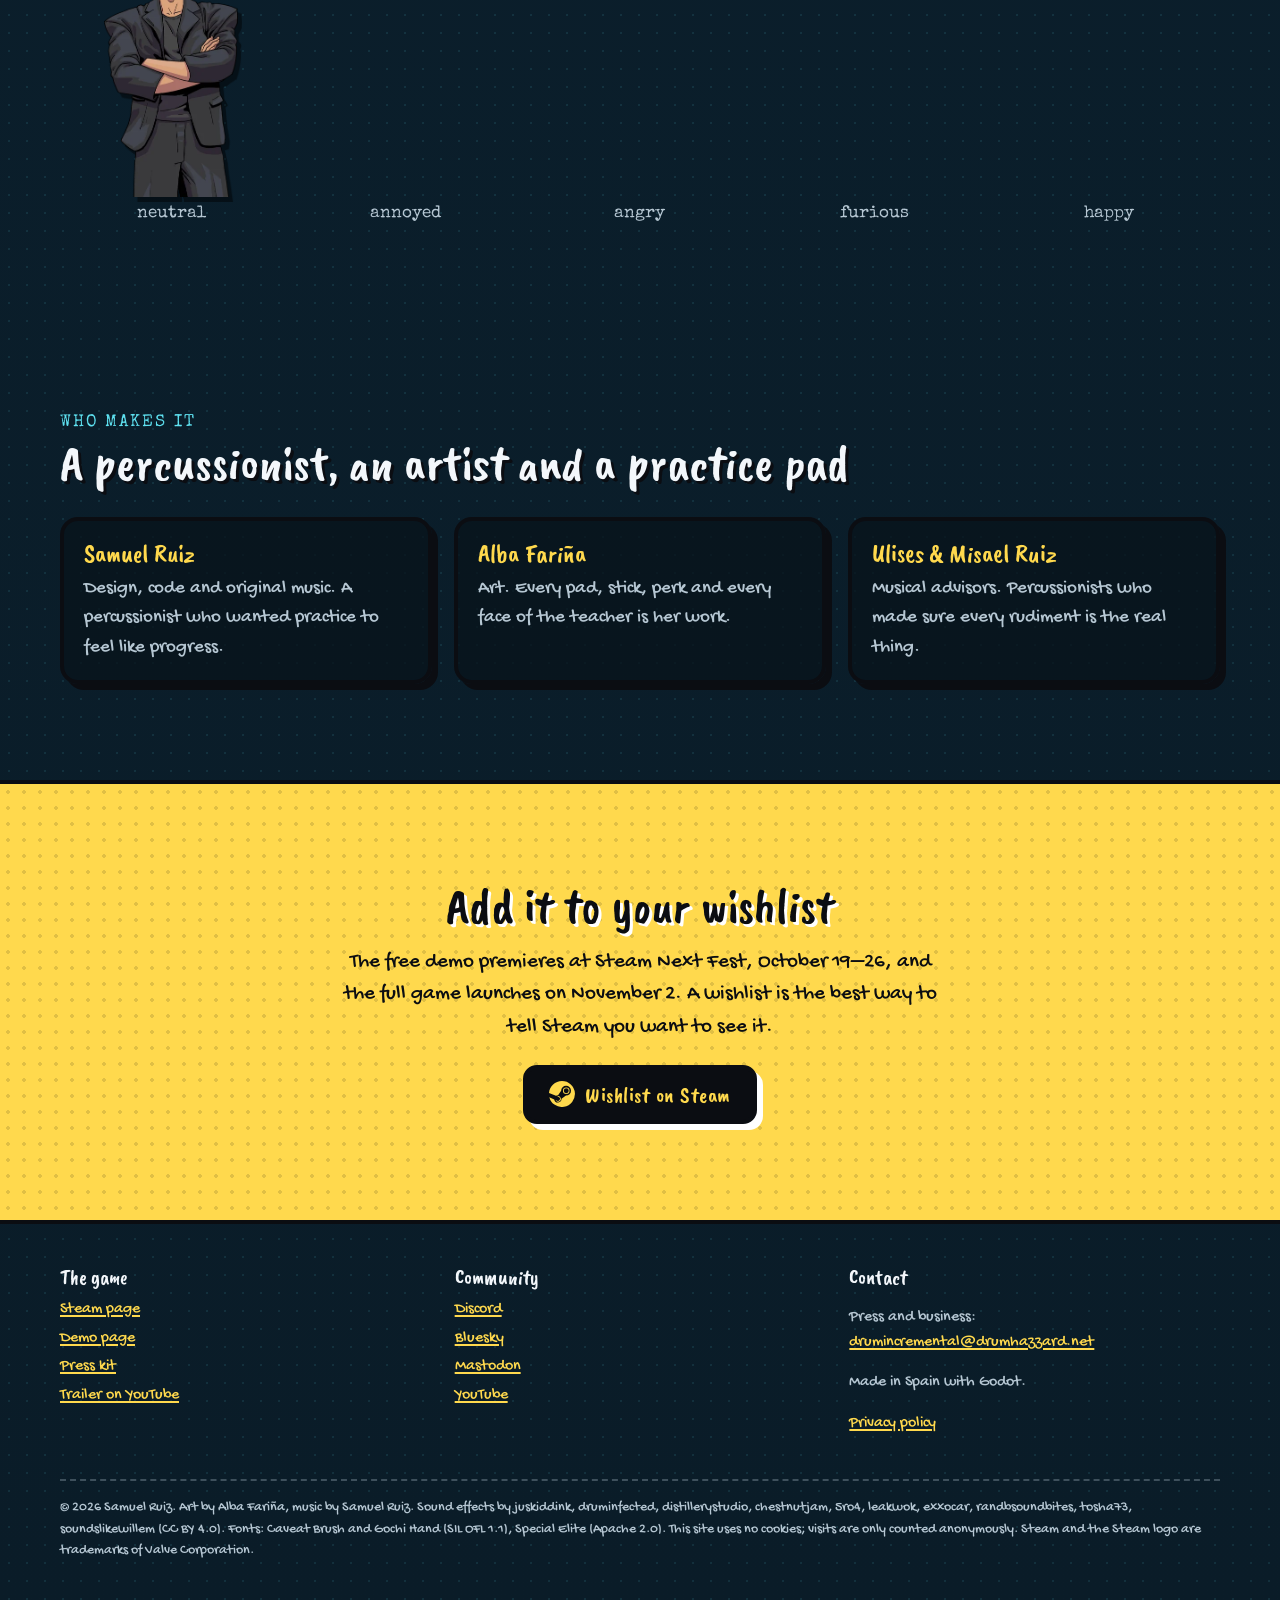
==== commit 898f835f: "22 logros" ====
--- a/index.html
+++ b/index.html
@@ -129,7 +129,7 @@
   <li>A metronome turret that shoots golden notes on the beat</li>
   <li>Full controller support</li>
   <li>10 languages</li>
-  <li>21 Steam achievements, including a secret platinum</li>
+  <li>22 Steam achievements, including a secret platinum</li>
   <li>No music experience needed</li>
   </ul>
 </div></section>
